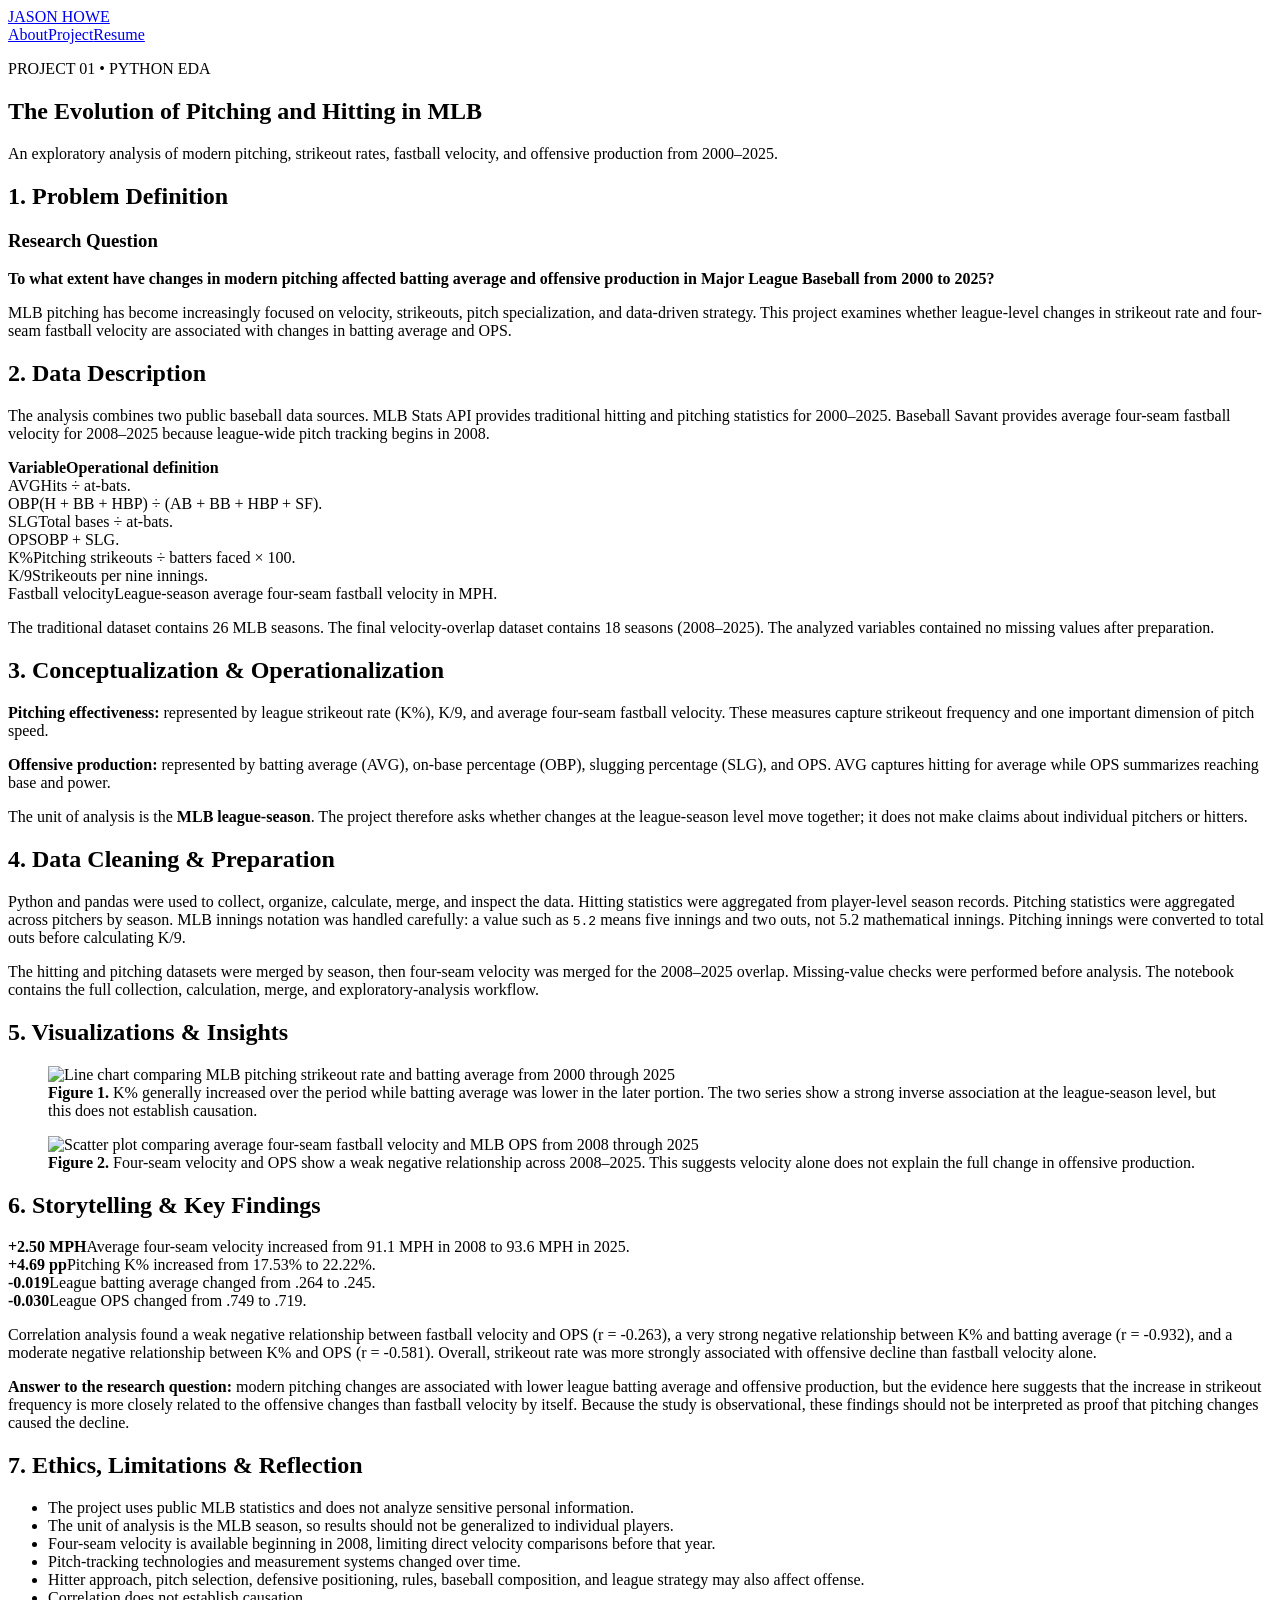
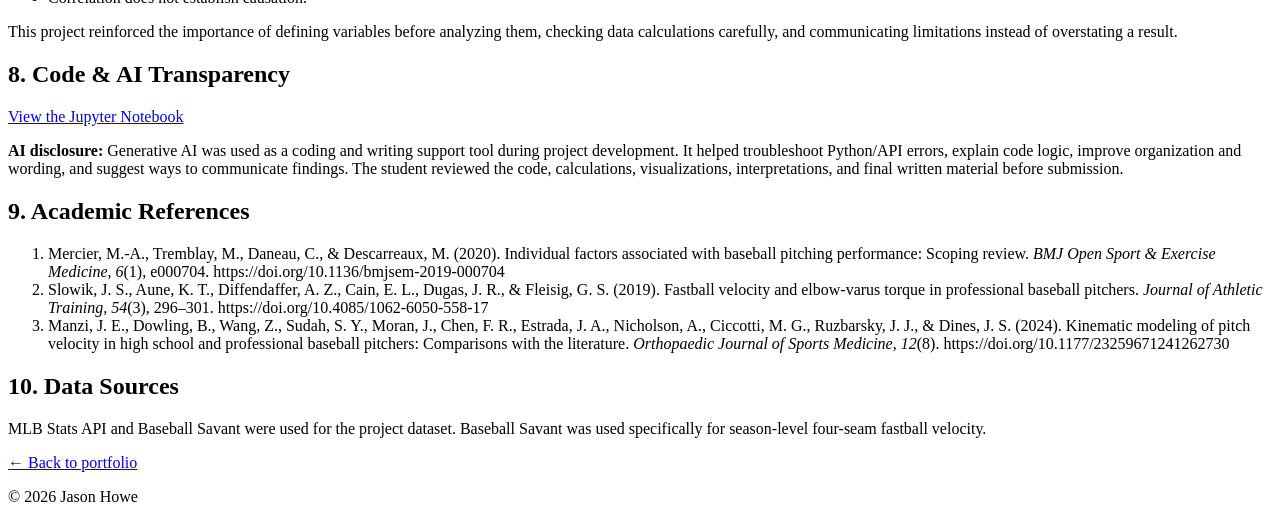
==== project.html @ 01fb124e "Add MLB EDA project page" ====
<!DOCTYPE html>
<html lang="en"><head><meta charset="UTF-8"><meta name="viewport" content="width=device-width,initial-scale=1.0"><title>The Evolution of Pitching and Hitting in MLB | Jason Howe</title><link rel="stylesheet" href="styles.css"></head>
<body><header><nav><a class="brand" href="index.html">JASON HOWE</a><div class="navlinks"><a href="index.html#about">About</a><a href="project.html">Project</a><a href="resume.html">Resume</a></div></nav></header>
<main class="project-page"><section class="hero compact"><p class="eyebrow">PROJECT 01 • PYTHON EDA</p><h1>The Evolution of Pitching and Hitting in MLB</h1><p class="lead">An exploratory analysis of modern pitching, strikeout rates, fastball velocity, and offensive production from 2000–2025.</p></section>
<section class="section"><h2>1. Problem Definition</h2><h3>Research Question</h3><p><strong>To what extent have changes in modern pitching affected batting average and offensive production in Major League Baseball from 2000 to 2025?</strong></p><p>MLB pitching has become increasingly focused on velocity, strikeouts, pitch specialization, and data-driven strategy. This project examines whether league-level changes in strikeout rate and four-seam fastball velocity are associated with changes in batting average and OPS.</p></section>
<section class="section"><h2>2. Data Description</h2><p>The analysis combines two public baseball data sources. MLB Stats API provides traditional hitting and pitching statistics for 2000–2025. Baseball Savant provides average four-seam fastball velocity for 2008–2025 because league-wide pitch tracking begins in 2008.</p><div class="table"><div><strong>Variable</strong><strong>Operational definition</strong></div><div><span>AVG</span><span>Hits ÷ at-bats.</span></div><div><span>OBP</span><span>(H + BB + HBP) ÷ (AB + BB + HBP + SF).</span></div><div><span>SLG</span><span>Total bases ÷ at-bats.</span></div><div><span>OPS</span><span>OBP + SLG.</span></div><div><span>K%</span><span>Pitching strikeouts ÷ batters faced × 100.</span></div><div><span>K/9</span><span>Strikeouts per nine innings.</span></div><div><span>Fastball velocity</span><span>League-season average four-seam fastball velocity in MPH.</span></div></div><p>The traditional dataset contains 26 MLB seasons. The final velocity-overlap dataset contains 18 seasons (2008–2025). The analyzed variables contained no missing values after preparation.</p></section>
<section class="section"><h2>3. Conceptualization & Operationalization</h2><p><strong>Pitching effectiveness:</strong> represented by league strikeout rate (K%), K/9, and average four-seam fastball velocity. These measures capture strikeout frequency and one important dimension of pitch speed.</p><p><strong>Offensive production:</strong> represented by batting average (AVG), on-base percentage (OBP), slugging percentage (SLG), and OPS. AVG captures hitting for average while OPS summarizes reaching base and power.</p><p>The unit of analysis is the <strong>MLB league-season</strong>. The project therefore asks whether changes at the league-season level move together; it does not make claims about individual pitchers or hitters.</p></section>
<section class="section"><h2>4. Data Cleaning & Preparation</h2><p>Python and pandas were used to collect, organize, calculate, merge, and inspect the data. Hitting statistics were aggregated from player-level season records. Pitching statistics were aggregated across pitchers by season. MLB innings notation was handled carefully: a value such as <code>5.2</code> means five innings and two outs, not 5.2 mathematical innings. Pitching innings were converted to total outs before calculating K/9.</p><p>The hitting and pitching datasets were merged by season, then four-seam velocity was merged for the 2008–2025 overlap. Missing-value checks were performed before analysis. The notebook contains the full collection, calculation, merge, and exploratory-analysis workflow.</p></section>
<section class="section"><h2>5. Visualizations & Insights</h2><figure><img src="k_percentage_vs_avg.svg" alt="Line chart comparing MLB pitching strikeout rate and batting average from 2000 through 2025"><figcaption><strong>Figure 1.</strong> K% generally increased over the period while batting average was lower in the later portion. The two series show a strong inverse association at the league-season level, but this does not establish causation.</figcaption></figure><figure><img src="velocity_vs_ops.svg" alt="Scatter plot comparing average four-seam fastball velocity and MLB OPS from 2008 through 2025"><figcaption><strong>Figure 2.</strong> Four-seam velocity and OPS show a weak negative relationship across 2008–2025. This suggests velocity alone does not explain the full change in offensive production.</figcaption></figure></section>
<section class="section"><h2>6. Storytelling & Key Findings</h2><div class="findings"><div><strong>+2.50 MPH</strong><span>Average four-seam velocity increased from 91.1 MPH in 2008 to 93.6 MPH in 2025.</span></div><div><strong>+4.69 pp</strong><span>Pitching K% increased from 17.53% to 22.22%.</span></div><div><strong>-0.019</strong><span>League batting average changed from .264 to .245.</span></div><div><strong>-0.030</strong><span>League OPS changed from .749 to .719.</span></div></div><p>Correlation analysis found a weak negative relationship between fastball velocity and OPS (r = -0.263), a very strong negative relationship between K% and batting average (r = -0.932), and a moderate negative relationship between K% and OPS (r = -0.581). Overall, strikeout rate was more strongly associated with offensive decline than fastball velocity alone.</p><p><strong>Answer to the research question:</strong> modern pitching changes are associated with lower league batting average and offensive production, but the evidence here suggests that the increase in strikeout frequency is more closely related to the offensive changes than fastball velocity by itself. Because the study is observational, these findings should not be interpreted as proof that pitching changes caused the decline.</p></section>
<section class="section"><h2>7. Ethics, Limitations & Reflection</h2><ul><li>The project uses public MLB statistics and does not analyze sensitive personal information.</li><li>The unit of analysis is the MLB season, so results should not be generalized to individual players.</li><li>Four-seam velocity is available beginning in 2008, limiting direct velocity comparisons before that year.</li><li>Pitch-tracking technologies and measurement systems changed over time.</li><li>Hitter approach, pitch selection, defensive positioning, rules, baseball composition, and league strategy may also affect offense.</li><li>Correlation does not establish causation.</li></ul><p>This project reinforced the importance of defining variables before analyzing them, checking data calculations carefully, and communicating limitations instead of overstating a result.</p></section>
<section class="section"><h2>8. Code & AI Transparency</h2><p><a class="button" href="finalmlbproject.ipynb">View the Jupyter Notebook</a></p><p><strong>AI disclosure:</strong> Generative AI was used as a coding and writing support tool during project development. It helped troubleshoot Python/API errors, explain code logic, improve organization and wording, and suggest ways to communicate findings. The student reviewed the code, calculations, visualizations, interpretations, and final written material before submission.</p></section>
<section class="section"><h2>9. Academic References</h2><ol><li>Mercier, M.-A., Tremblay, M., Daneau, C., & Descarreaux, M. (2020). Individual factors associated with baseball pitching performance: Scoping review. <em>BMJ Open Sport & Exercise Medicine, 6</em>(1), e000704. https://doi.org/10.1136/bmjsem-2019-000704</li><li>Slowik, J. S., Aune, K. T., Diffendaffer, A. Z., Cain, E. L., Dugas, J. R., & Fleisig, G. S. (2019). Fastball velocity and elbow-varus torque in professional baseball pitchers. <em>Journal of Athletic Training, 54</em>(3), 296–301. https://doi.org/10.4085/1062-6050-558-17</li><li>Manzi, J. E., Dowling, B., Wang, Z., Sudah, S. Y., Moran, J., Chen, F. R., Estrada, J. A., Nicholson, A., Ciccotti, M. G., Ruzbarsky, J. J., & Dines, J. S. (2024). Kinematic modeling of pitch velocity in high school and professional baseball pitchers: Comparisons with the literature. <em>Orthopaedic Journal of Sports Medicine, 12</em>(8). https://doi.org/10.1177/23259671241262730</li></ol></section>
<section class="section"><h2>10. Data Sources</h2><p>MLB Stats API and Baseball Savant were used for the project dataset. Baseball Savant was used specifically for season-level four-seam fastball velocity.</p><p><a class="textlink" href="index.html">← Back to portfolio</a></p></section></main><footer><p>© 2026 Jason Howe</p></footer></body></html>
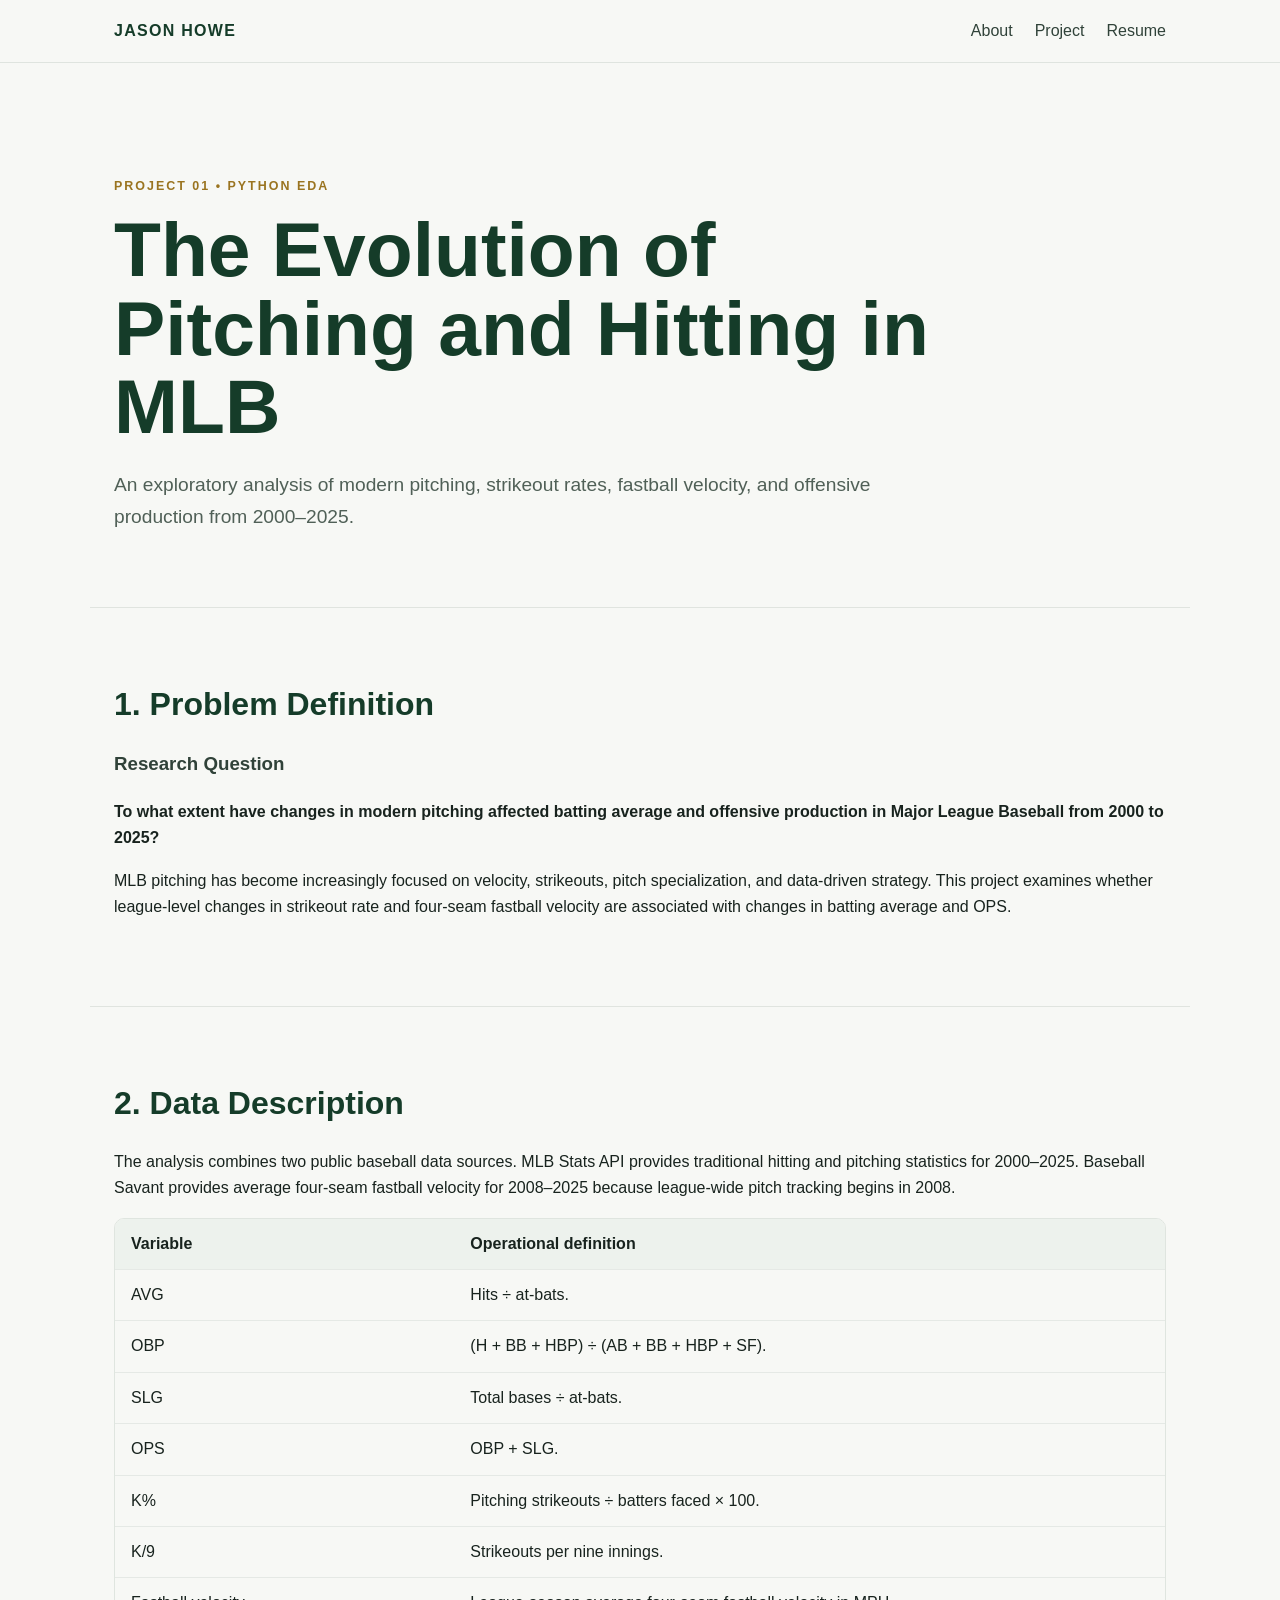
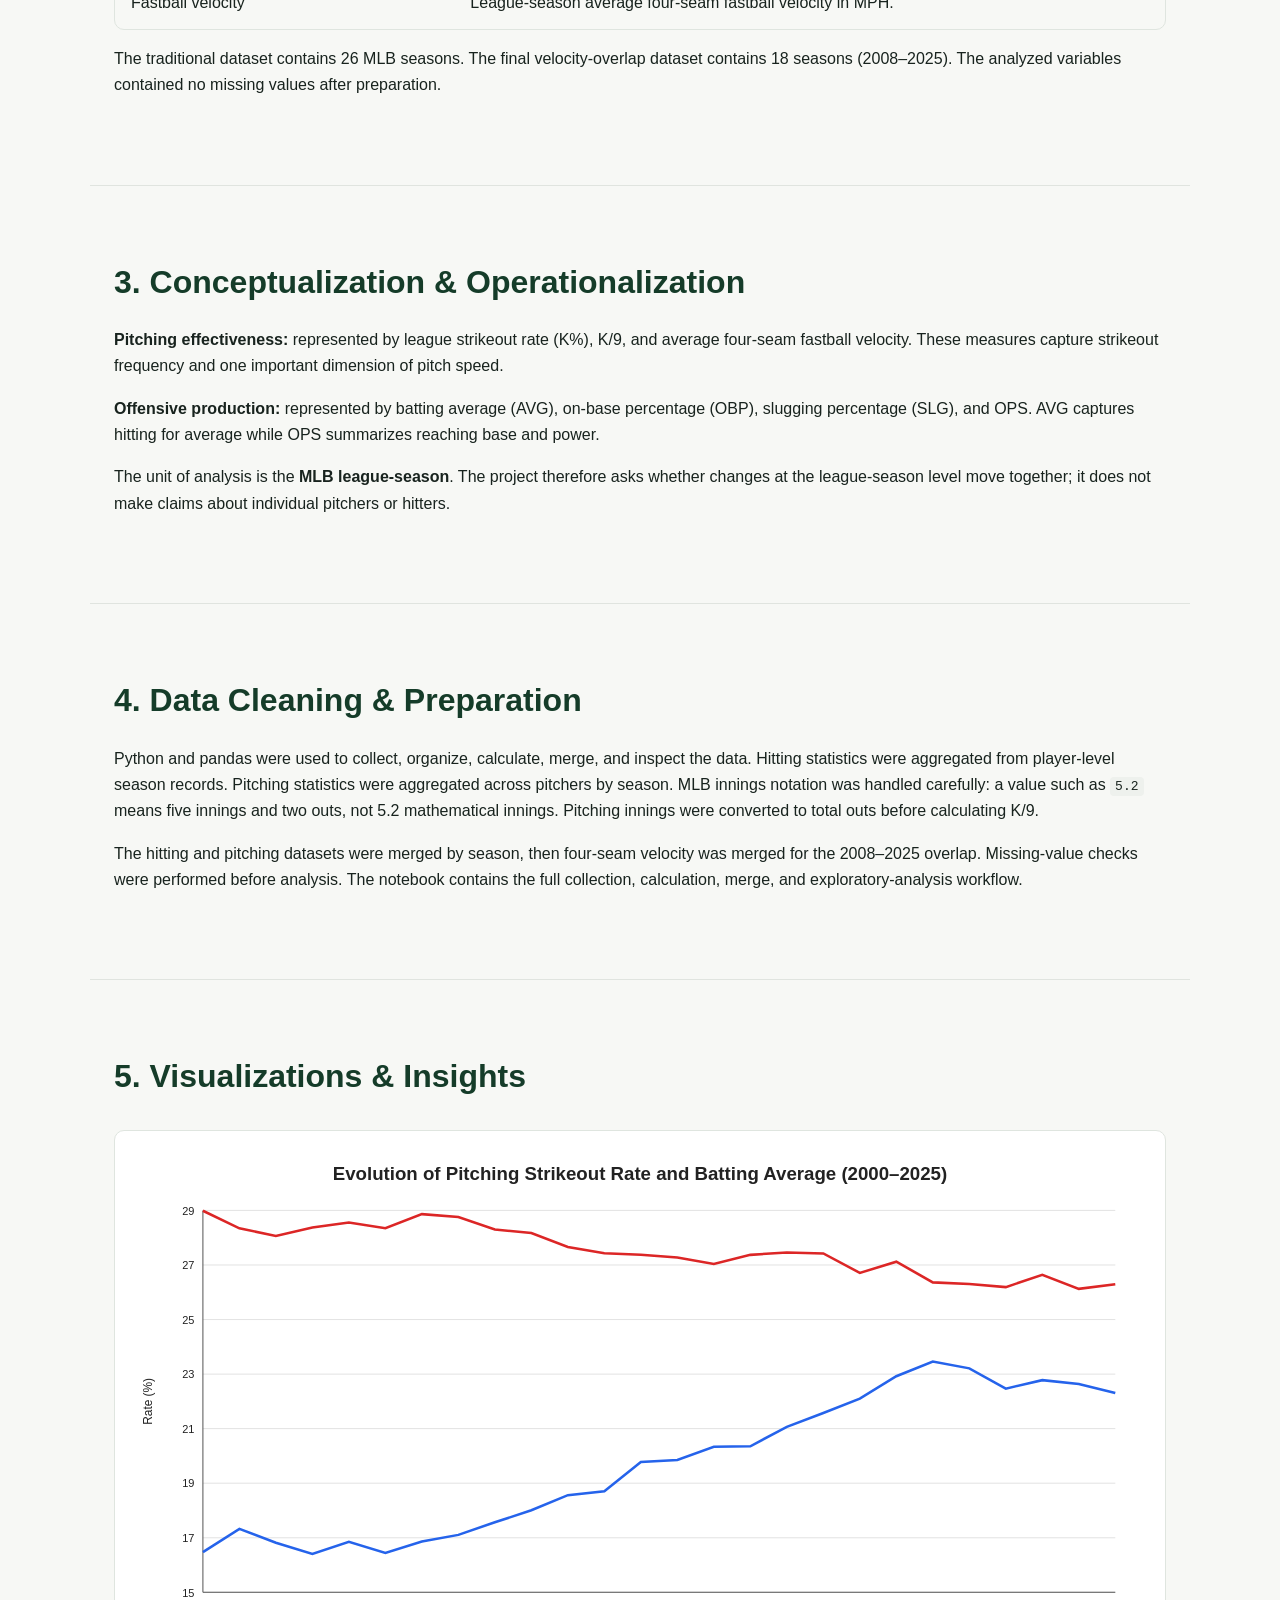
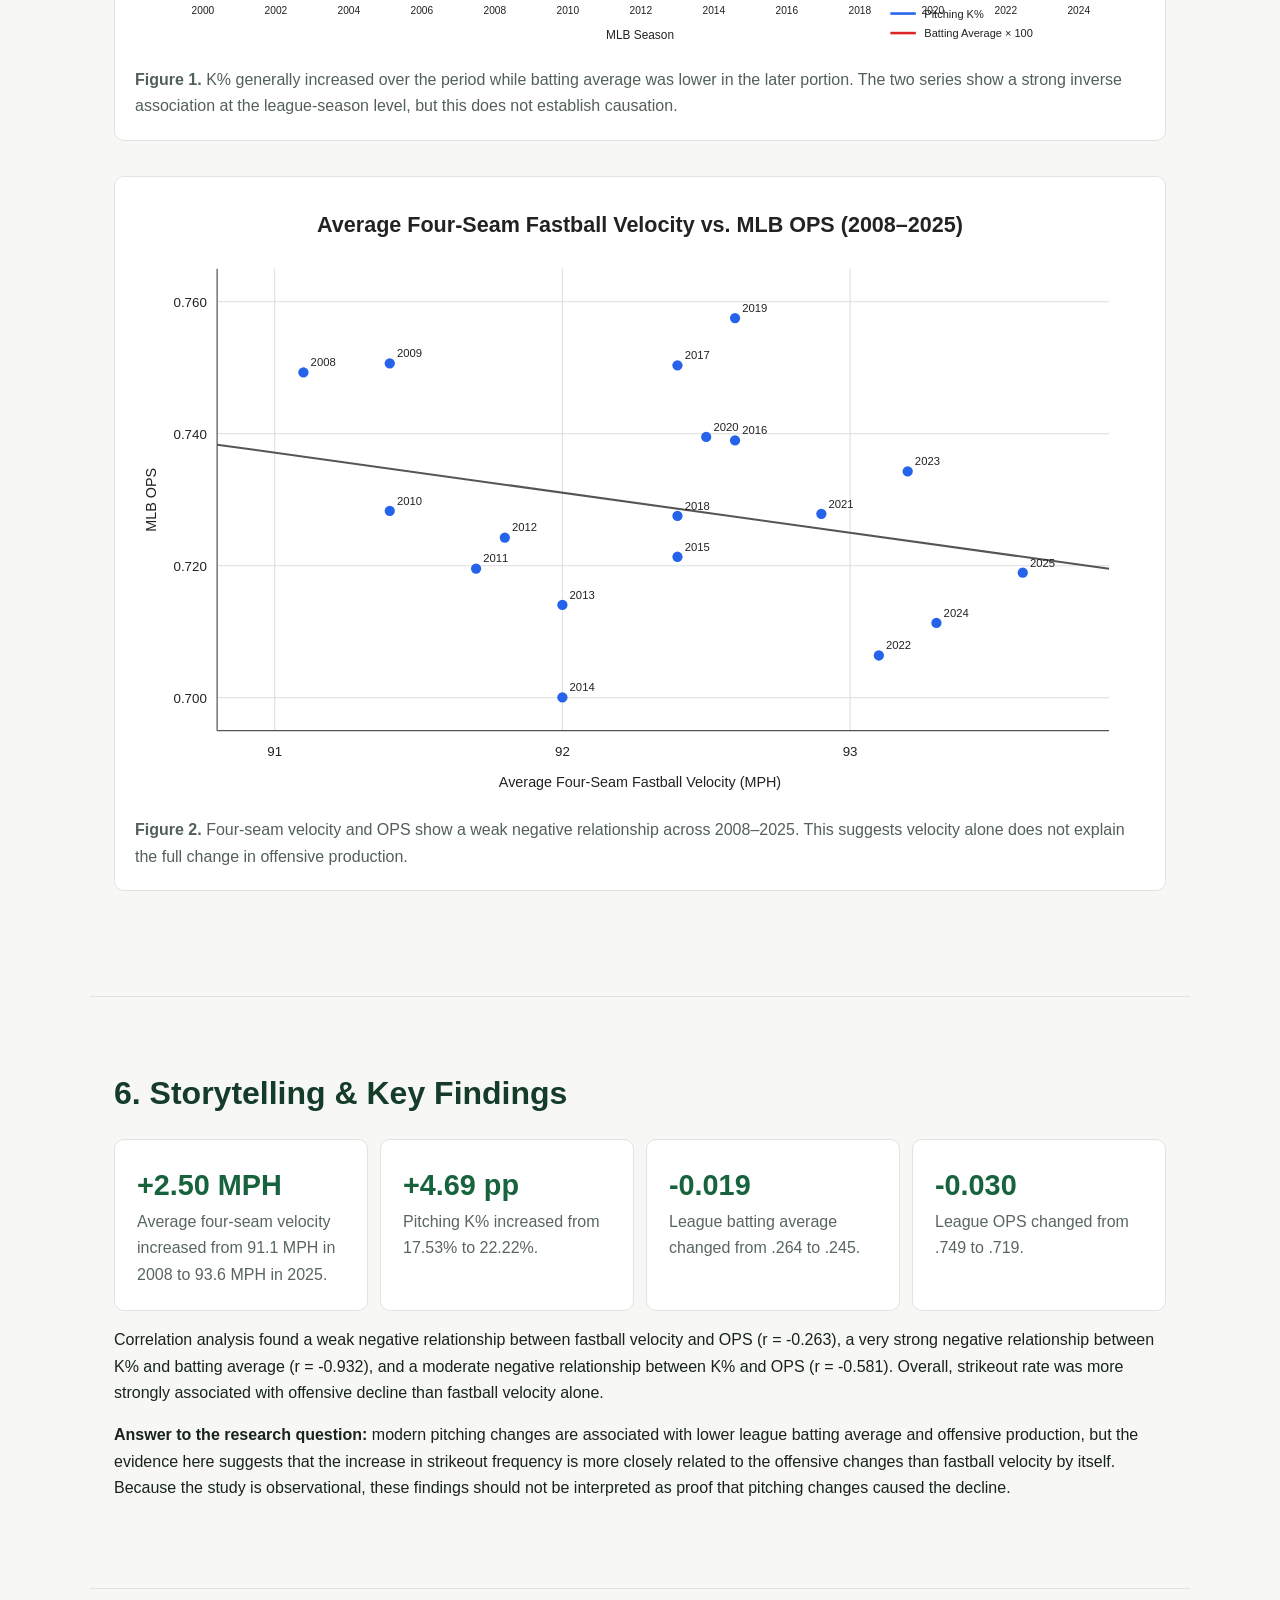
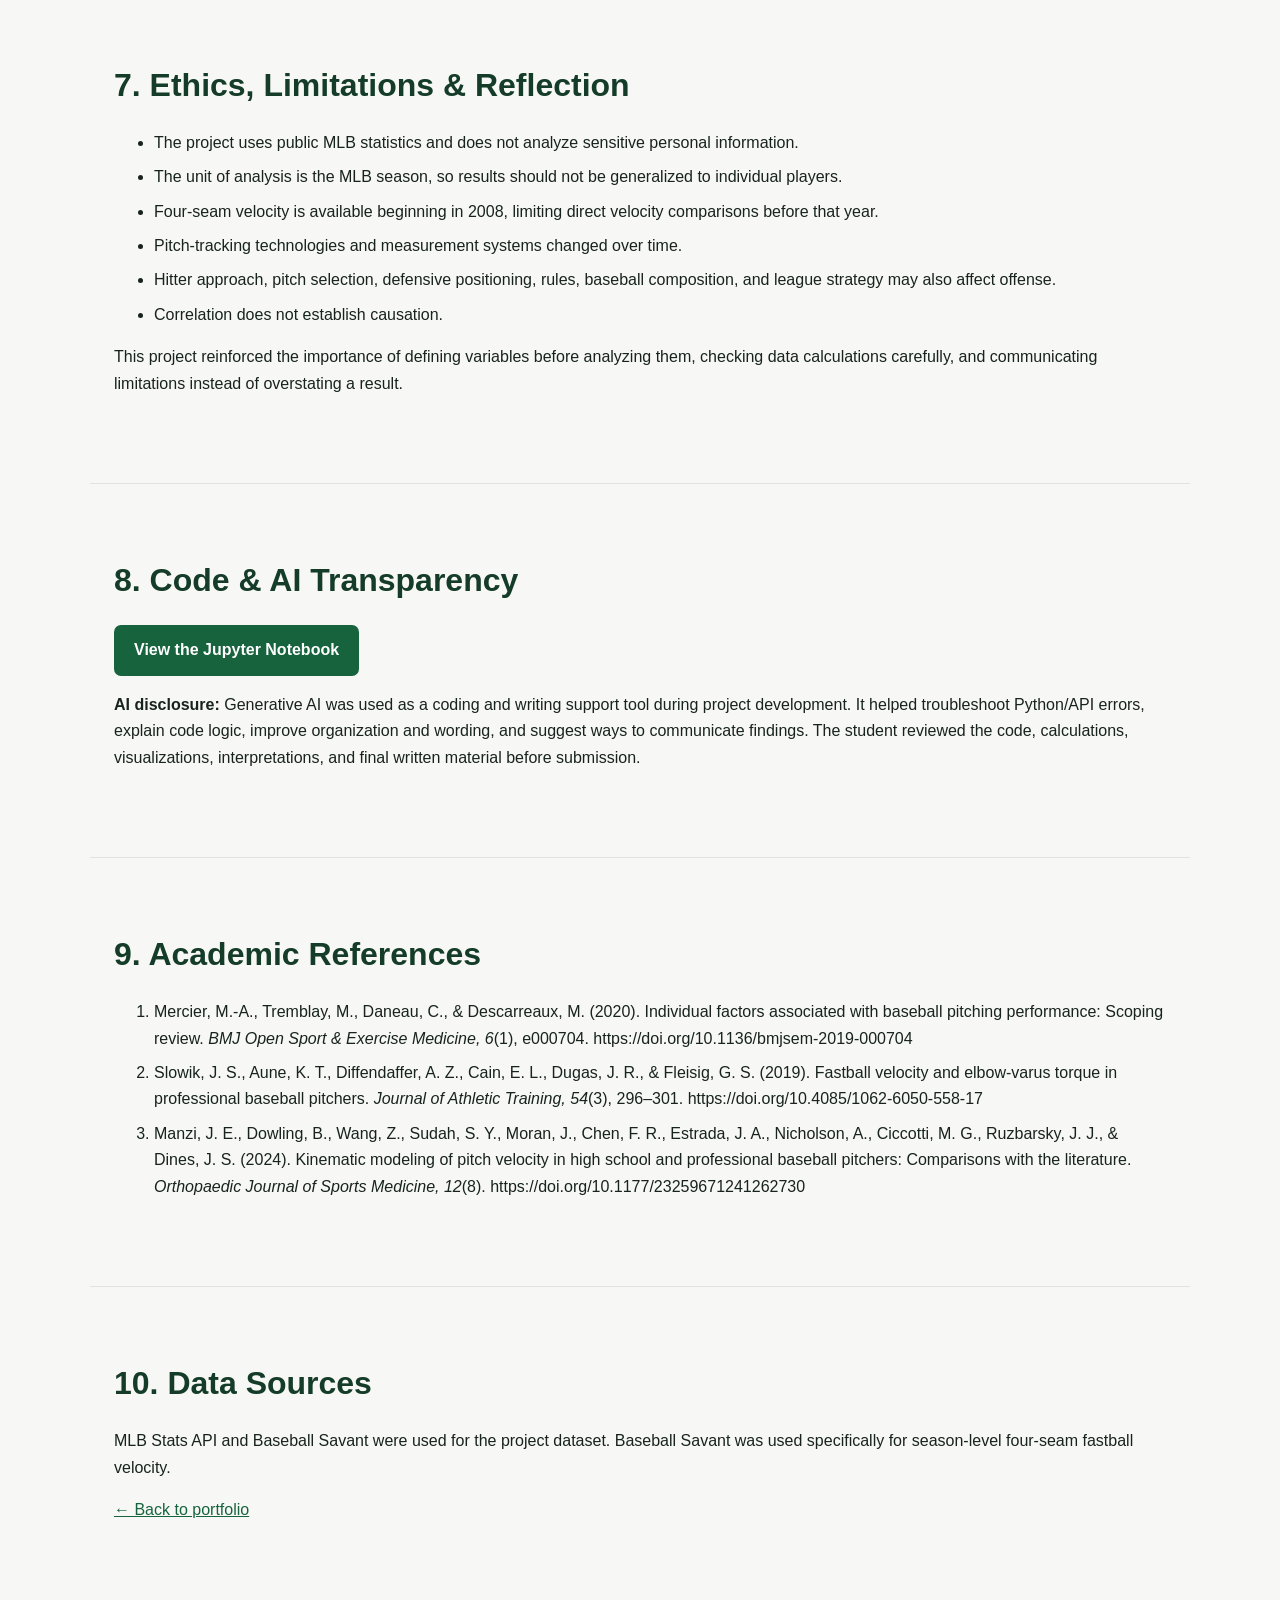
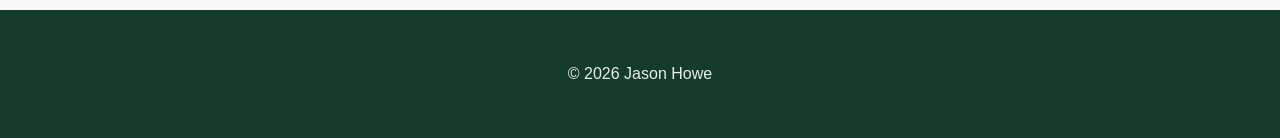
==== commit b03d444a: "Inline portfolio charts to fix rendering" ====
--- a/project.html
+++ b/project.html
@@ -1,14 +1,16 @@
 <!DOCTYPE html>
-<html lang="en"><head><meta charset="UTF-8"><meta name="viewport" content="width=device-width,initial-scale=1.0"><title>The Evolution of Pitching and Hitting in MLB | Jason Howe</title><link rel="stylesheet" href="styles.css"></head>
+<html lang="en"><head><meta charset="UTF-8"><meta name="viewport" content="width=device-width,initial-scale=1.0"><title>The Evolution of Pitching and Hitting in MLB | Jason Howe</title><link rel="stylesheet" href="styles.css"><style>.inline-chart{display:block;width:100%;height:auto;max-width:100%;background:#fff;border-radius:8px}</style></head>
 <body><header><nav><a class="brand" href="index.html">JASON HOWE</a><div class="navlinks"><a href="index.html#about">About</a><a href="project.html">Project</a><a href="resume.html">Resume</a></div></nav></header>
 <main class="project-page"><section class="hero compact"><p class="eyebrow">PROJECT 01 • PYTHON EDA</p><h1>The Evolution of Pitching and Hitting in MLB</h1><p class="lead">An exploratory analysis of modern pitching, strikeout rates, fastball velocity, and offensive production from 2000–2025.</p></section>
 <section class="section"><h2>1. Problem Definition</h2><h3>Research Question</h3><p><strong>To what extent have changes in modern pitching affected batting average and offensive production in Major League Baseball from 2000 to 2025?</strong></p><p>MLB pitching has become increasingly focused on velocity, strikeouts, pitch specialization, and data-driven strategy. This project examines whether league-level changes in strikeout rate and four-seam fastball velocity are associated with changes in batting average and OPS.</p></section>
 <section class="section"><h2>2. Data Description</h2><p>The analysis combines two public baseball data sources. MLB Stats API provides traditional hitting and pitching statistics for 2000–2025. Baseball Savant provides average four-seam fastball velocity for 2008–2025 because league-wide pitch tracking begins in 2008.</p><div class="table"><div><strong>Variable</strong><strong>Operational definition</strong></div><div><span>AVG</span><span>Hits ÷ at-bats.</span></div><div><span>OBP</span><span>(H + BB + HBP) ÷ (AB + BB + HBP + SF).</span></div><div><span>SLG</span><span>Total bases ÷ at-bats.</span></div><div><span>OPS</span><span>OBP + SLG.</span></div><div><span>K%</span><span>Pitching strikeouts ÷ batters faced × 100.</span></div><div><span>K/9</span><span>Strikeouts per nine innings.</span></div><div><span>Fastball velocity</span><span>League-season average four-seam fastball velocity in MPH.</span></div></div><p>The traditional dataset contains 26 MLB seasons. The final velocity-overlap dataset contains 18 seasons (2008–2025). The analyzed variables contained no missing values after preparation.</p></section>
-<section class="section"><h2>3. Conceptualization & Operationalization</h2><p><strong>Pitching effectiveness:</strong> represented by league strikeout rate (K%), K/9, and average four-seam fastball velocity. These measures capture strikeout frequency and one important dimension of pitch speed.</p><p><strong>Offensive production:</strong> represented by batting average (AVG), on-base percentage (OBP), slugging percentage (SLG), and OPS. AVG captures hitting for average while OPS summarizes reaching base and power.</p><p>The unit of analysis is the <strong>MLB league-season</strong>. The project therefore asks whether changes at the league-season level move together; it does not make claims about individual pitchers or hitters.</p></section>
-<section class="section"><h2>4. Data Cleaning & Preparation</h2><p>Python and pandas were used to collect, organize, calculate, merge, and inspect the data. Hitting statistics were aggregated from player-level season records. Pitching statistics were aggregated across pitchers by season. MLB innings notation was handled carefully: a value such as <code>5.2</code> means five innings and two outs, not 5.2 mathematical innings. Pitching innings were converted to total outs before calculating K/9.</p><p>The hitting and pitching datasets were merged by season, then four-seam velocity was merged for the 2008–2025 overlap. Missing-value checks were performed before analysis. The notebook contains the full collection, calculation, merge, and exploratory-analysis workflow.</p></section>
-<section class="section"><h2>5. Visualizations & Insights</h2><figure><img src="k_percentage_vs_avg.svg" alt="Line chart comparing MLB pitching strikeout rate and batting average from 2000 through 2025"><figcaption><strong>Figure 1.</strong> K% generally increased over the period while batting average was lower in the later portion. The two series show a strong inverse association at the league-season level, but this does not establish causation.</figcaption></figure><figure><img src="velocity_vs_ops.svg" alt="Scatter plot comparing average four-seam fastball velocity and MLB OPS from 2008 through 2025"><figcaption><strong>Figure 2.</strong> Four-seam velocity and OPS show a weak negative relationship across 2008–2025. This suggests velocity alone does not explain the full change in offensive production.</figcaption></figure></section>
-<section class="section"><h2>6. Storytelling & Key Findings</h2><div class="findings"><div><strong>+2.50 MPH</strong><span>Average four-seam velocity increased from 91.1 MPH in 2008 to 93.6 MPH in 2025.</span></div><div><strong>+4.69 pp</strong><span>Pitching K% increased from 17.53% to 22.22%.</span></div><div><strong>-0.019</strong><span>League batting average changed from .264 to .245.</span></div><div><strong>-0.030</strong><span>League OPS changed from .749 to .719.</span></div></div><p>Correlation analysis found a weak negative relationship between fastball velocity and OPS (r = -0.263), a very strong negative relationship between K% and batting average (r = -0.932), and a moderate negative relationship between K% and OPS (r = -0.581). Overall, strikeout rate was more strongly associated with offensive decline than fastball velocity alone.</p><p><strong>Answer to the research question:</strong> modern pitching changes are associated with lower league batting average and offensive production, but the evidence here suggests that the increase in strikeout frequency is more closely related to the offensive changes than fastball velocity by itself. Because the study is observational, these findings should not be interpreted as proof that pitching changes caused the decline.</p></section>
-<section class="section"><h2>7. Ethics, Limitations & Reflection</h2><ul><li>The project uses public MLB statistics and does not analyze sensitive personal information.</li><li>The unit of analysis is the MLB season, so results should not be generalized to individual players.</li><li>Four-seam velocity is available beginning in 2008, limiting direct velocity comparisons before that year.</li><li>Pitch-tracking technologies and measurement systems changed over time.</li><li>Hitter approach, pitch selection, defensive positioning, rules, baseball composition, and league strategy may also affect offense.</li><li>Correlation does not establish causation.</li></ul><p>This project reinforced the importance of defining variables before analyzing them, checking data calculations carefully, and communicating limitations instead of overstating a result.</p></section>
-<section class="section"><h2>8. Code & AI Transparency</h2><p><a class="button" href="finalmlbproject.ipynb">View the Jupyter Notebook</a></p><p><strong>AI disclosure:</strong> Generative AI was used as a coding and writing support tool during project development. It helped troubleshoot Python/API errors, explain code logic, improve organization and wording, and suggest ways to communicate findings. The student reviewed the code, calculations, visualizations, interpretations, and final written material before submission.</p></section>
-<section class="section"><h2>9. Academic References</h2><ol><li>Mercier, M.-A., Tremblay, M., Daneau, C., & Descarreaux, M. (2020). Individual factors associated with baseball pitching performance: Scoping review. <em>BMJ Open Sport & Exercise Medicine, 6</em>(1), e000704. https://doi.org/10.1136/bmjsem-2019-000704</li><li>Slowik, J. S., Aune, K. T., Diffendaffer, A. Z., Cain, E. L., Dugas, J. R., & Fleisig, G. S. (2019). Fastball velocity and elbow-varus torque in professional baseball pitchers. <em>Journal of Athletic Training, 54</em>(3), 296–301. https://doi.org/10.4085/1062-6050-558-17</li><li>Manzi, J. E., Dowling, B., Wang, Z., Sudah, S. Y., Moran, J., Chen, F. R., Estrada, J. A., Nicholson, A., Ciccotti, M. G., Ruzbarsky, J. J., & Dines, J. S. (2024). Kinematic modeling of pitch velocity in high school and professional baseball pitchers: Comparisons with the literature. <em>Orthopaedic Journal of Sports Medicine, 12</em>(8). https://doi.org/10.1177/23259671241262730</li></ol></section>
-<section class="section"><h2>10. Data Sources</h2><p>MLB Stats API and Baseball Savant were used for the project dataset. Baseball Savant was used specifically for season-level four-seam fastball velocity.</p><p><a class="textlink" href="index.html">← Back to portfolio</a></p></section></main><footer><p>© 2026 Jason Howe</p></footer></body></html>
+<section class="section"><h2>3. Conceptualization &amp; Operationalization</h2><p><strong>Pitching effectiveness:</strong> represented by league strikeout rate (K%), K/9, and average four-seam fastball velocity. These measures capture strikeout frequency and one important dimension of pitch speed.</p><p><strong>Offensive production:</strong> represented by batting average (AVG), on-base percentage (OBP), slugging percentage (SLG), and OPS. AVG captures hitting for average while OPS summarizes reaching base and power.</p><p>The unit of analysis is the <strong>MLB league-season</strong>. The project therefore asks whether changes at the league-season level move together; it does not make claims about individual pitchers or hitters.</p></section>
+<section class="section"><h2>4. Data Cleaning &amp; Preparation</h2><p>Python and pandas were used to collect, organize, calculate, merge, and inspect the data. Hitting statistics were aggregated from player-level season records. Pitching statistics were aggregated across pitchers by season. MLB innings notation was handled carefully: a value such as <code>5.2</code> means five innings and two outs, not 5.2 mathematical innings. Pitching innings were converted to total outs before calculating K/9.</p><p>The hitting and pitching datasets were merged by season, then four-seam velocity was merged for the 2008–2025 overlap. Missing-value checks were performed before analysis. The notebook contains the full collection, calculation, merge, and exploratory-analysis workflow.</p></section>
+<section class="section"><h2>5. Visualizations &amp; Insights</h2>
+<figure><svg class="inline-chart" xmlns="http://www.w3.org/2000/svg" viewBox="0 0 1190 590" role="img" aria-label="Line chart comparing MLB pitching strikeout rate and batting average from 2000 through 2025"><rect width="100%" height="100%" fill="white"/><style>text{font-family:Arial,sans-serif;fill:#222}.grid{stroke:#ddd;stroke-width:1}.axis{stroke:#555;stroke-width:1.2}</style><text x="595" y="34" text-anchor="middle" font-size="22" font-weight="700">Evolution of Pitching Strikeout Rate and Batting Average (2000–2025)</text><line class="grid" x1="80" y1="520" x2="1155" y2="520"/><text x="70" y="525" text-anchor="end" font-size="13">15</text><line class="grid" x1="80" y1="455.7" x2="1155" y2="455.7"/><text x="70" y="460.7" text-anchor="end" font-size="13">17</text><line class="grid" x1="80" y1="391.4" x2="1155" y2="391.4"/><text x="70" y="396.4" text-anchor="end" font-size="13">19</text><line class="grid" x1="80" y1="327.1" x2="1155" y2="327.1"/><text x="70" y="332.1" text-anchor="end" font-size="13">21</text><line class="grid" x1="80" y1="262.9" x2="1155" y2="262.9"/><text x="70" y="267.9" text-anchor="end" font-size="13">23</text><line class="grid" x1="80" y1="198.6" x2="1155" y2="198.6"/><text x="70" y="203.6" text-anchor="end" font-size="13">25</text><line class="grid" x1="80" y1="134.3" x2="1155" y2="134.3"/><text x="70" y="139.3" text-anchor="end" font-size="13">27</text><line class="grid" x1="80" y1="70" x2="1155" y2="70"/><text x="70" y="75" text-anchor="end" font-size="13">29</text><line class="axis" x1="80" y1="70" x2="80" y2="520"/><line class="axis" x1="80" y1="520" x2="1155" y2="520"/><polyline points="80,472.6 123,445.2 166,461.5 209,474.8 252,460.5 295,473.5 338,460.1 381,452.3 424,437.5 467,423.3 510,405.5 553,400.9 596,366.4 639,364 682,348.5 725,347.9 768,325 811,308.7 854,291.8 897,265.4 940,248.1 983,256.1 1026,280 1069,270 1112,274.4 1155,285.1" fill="none" stroke="#2563eb" stroke-width="3"/><polyline points="80,70.4 123,91.1 166,100.1 209,90.2 252,84.3 295,90.9 338,74.4 381,77.8 424,92.5 467,96.7 510,113.1 553,120.5 596,122.2 639,125.6 682,133 725,122.4 768,119.5 811,120.7 854,143.7 897,130.4 940,154.8 983,156.8 1026,160.4 1069,145.8 1112,162.4 1155,156.9" fill="none" stroke="#dc2626" stroke-width="3"/><text x="80" y="545" text-anchor="middle" font-size="12">2000</text><text x="166" y="545" text-anchor="middle" font-size="12">2002</text><text x="252" y="545" text-anchor="middle" font-size="12">2004</text><text x="338" y="545" text-anchor="middle" font-size="12">2006</text><text x="424" y="545" text-anchor="middle" font-size="12">2008</text><text x="510" y="545" text-anchor="middle" font-size="12">2010</text><text x="596" y="545" text-anchor="middle" font-size="12">2012</text><text x="682" y="545" text-anchor="middle" font-size="12">2014</text><text x="768" y="545" text-anchor="middle" font-size="12">2016</text><text x="854" y="545" text-anchor="middle" font-size="12">2018</text><text x="940" y="545" text-anchor="middle" font-size="12">2020</text><text x="1026" y="545" text-anchor="middle" font-size="12">2022</text><text x="1112" y="545" text-anchor="middle" font-size="12">2024</text><text x="20" y="295" transform="rotate(-90 20 295)" text-anchor="middle" font-size="14">Rate (%)</text><text x="595" y="575" text-anchor="middle" font-size="14">MLB Season</text><line x1="890" y1="545" x2="920" y2="545" stroke="#2563eb" stroke-width="3"/><text x="930" y="550" font-size="13">Pitching K%</text><line x1="890" y1="568" x2="920" y2="568" stroke="#dc2626" stroke-width="3"/><text x="930" y="573" font-size="13">Batting Average × 100</text></svg><figcaption><strong>Figure 1.</strong> K% generally increased over the period while batting average was lower in the later portion. The two series show a strong inverse association at the league-season level, but this does not establish causation.</figcaption></figure>
+<figure><svg class="inline-chart" xmlns="http://www.w3.org/2000/svg" viewBox="0 0 984 590" role="img" aria-label="Scatter plot comparing average four-seam fastball velocity and MLB OPS from 2008 through 2025"><rect width="100%" height="100%" fill="white"/><style>text{font-family:Arial,sans-serif;fill:#222}.grid{stroke:#ddd;stroke-width:1}.axis{stroke:#555;stroke-width:1.2}</style><text x="492" y="34" text-anchor="middle" font-size="21" font-weight="700">Average Four-Seam Fastball Velocity vs. MLB OPS (2008–2025)</text><line class="grid" x1="80" y1="487.9" x2="949" y2="487.9"/><text x="70" y="492.9" text-anchor="end" font-size="13">0.700</text><line class="grid" x1="80" y1="359.3" x2="949" y2="359.3"/><text x="70" y="364.3" text-anchor="end" font-size="13">0.720</text><line class="grid" x1="80" y1="230.7" x2="949" y2="230.7"/><text x="70" y="235.7" text-anchor="end" font-size="13">0.740</text><line class="grid" x1="80" y1="102.1" x2="949" y2="102.1"/><text x="70" y="107.1" text-anchor="end" font-size="13">0.760</text><line class="grid" x1="136.1" y1="70" x2="136.1" y2="520"/><text x="136.1" y="545" text-anchor="middle" font-size="13">91</text><line class="grid" x1="416.4" y1="70" x2="416.4" y2="520"/><text x="416.4" y="545" text-anchor="middle" font-size="13">92</text><line class="grid" x1="696.7" y1="70" x2="696.7" y2="520"/><text x="696.7" y="545" text-anchor="middle" font-size="13">93</text><line class="axis" x1="80" y1="70" x2="80" y2="520"/><line class="axis" x1="80" y1="520" x2="949" y2="520"/><line x1="80" y1="241.3" x2="949" y2="362.2" stroke="#555" stroke-width="2"/><circle cx="164.1" cy="170.9" r="5" fill="#2563eb"/><text x="171.1" y="164.9" font-size="11">2008</text><circle cx="248.2" cy="162" r="5" fill="#2563eb"/><text x="255.2" y="156" font-size="11">2009</text><circle cx="248.2" cy="305.8" r="5" fill="#2563eb"/><text x="255.2" y="299.8" font-size="11">2010</text><circle cx="332.3" cy="362" r="5" fill="#2563eb"/><text x="339.3" y="356" font-size="11">2011</text><circle cx="360.3" cy="331.8" r="5" fill="#2563eb"/><text x="367.3" y="325.8" font-size="11">2012</text><circle cx="416.4" cy="397.4" r="5" fill="#2563eb"/><text x="423.4" y="391.4" font-size="11">2013</text><circle cx="416.4" cy="487.5" r="5" fill="#2563eb"/><text x="423.4" y="481.5" font-size="11">2014</text><circle cx="528.5" cy="350.5" r="5" fill="#2563eb"/><text x="535.5" y="344.5" font-size="11">2015</text><circle cx="584.6" cy="237.2" r="5" fill="#2563eb"/><text x="591.6" y="231.2" font-size="11">2016</text><circle cx="528.5" cy="164" r="5" fill="#2563eb"/><text x="535.5" y="158" font-size="11">2017</text><circle cx="528.5" cy="310.7" r="5" fill="#2563eb"/><text x="535.5" y="304.7" font-size="11">2018</text><circle cx="584.6" cy="117.9" r="5" fill="#2563eb"/><text x="591.6" y="111.9" font-size="11">2019</text><circle cx="556.5" cy="233.8" r="5" fill="#2563eb"/><text x="563.5" y="227.8" font-size="11">2020</text><circle cx="668.7" cy="308.7" r="5" fill="#2563eb"/><text x="675.7" y="302.7" font-size="11">2021</text><circle cx="724.7" cy="446.7" r="5" fill="#2563eb"/><text x="731.7" y="440.7" font-size="11">2022</text><circle cx="752.8" cy="267.4" r="5" fill="#2563eb"/><text x="759.8" y="261.4" font-size="11">2023</text><circle cx="780.8" cy="415" r="5" fill="#2563eb"/><text x="787.8" y="409" font-size="11">2024</text><circle cx="864.9" cy="366" r="5" fill="#2563eb"/><text x="871.9" y="360" font-size="11">2025</text><text x="20" y="295" transform="rotate(-90 20 295)" text-anchor="middle" font-size="14">MLB OPS</text><text x="492" y="575" text-anchor="middle" font-size="14">Average Four-Seam Fastball Velocity (MPH)</text></svg><figcaption><strong>Figure 2.</strong> Four-seam velocity and OPS show a weak negative relationship across 2008–2025. This suggests velocity alone does not explain the full change in offensive production.</figcaption></figure></section>
+<section class="section"><h2>6. Storytelling &amp; Key Findings</h2><div class="findings"><div><strong>+2.50 MPH</strong><span>Average four-seam velocity increased from 91.1 MPH in 2008 to 93.6 MPH in 2025.</span></div><div><strong>+4.69 pp</strong><span>Pitching K% increased from 17.53% to 22.22%.</span></div><div><strong>-0.019</strong><span>League batting average changed from .264 to .245.</span></div><div><strong>-0.030</strong><span>League OPS changed from .749 to .719.</span></div></div><p>Correlation analysis found a weak negative relationship between fastball velocity and OPS (r = -0.263), a very strong negative relationship between K% and batting average (r = -0.932), and a moderate negative relationship between K% and OPS (r = -0.581). Overall, strikeout rate was more strongly associated with offensive decline than fastball velocity alone.</p><p><strong>Answer to the research question:</strong> modern pitching changes are associated with lower league batting average and offensive production, but the evidence here suggests that the increase in strikeout frequency is more closely related to the offensive changes than fastball velocity by itself. Because the study is observational, these findings should not be interpreted as proof that pitching changes caused the decline.</p></section>
+<section class="section"><h2>7. Ethics, Limitations &amp; Reflection</h2><ul><li>The project uses public MLB statistics and does not analyze sensitive personal information.</li><li>The unit of analysis is the MLB season, so results should not be generalized to individual players.</li><li>Four-seam velocity is available beginning in 2008, limiting direct velocity comparisons before that year.</li><li>Pitch-tracking technologies and measurement systems changed over time.</li><li>Hitter approach, pitch selection, defensive positioning, rules, baseball composition, and league strategy may also affect offense.</li><li>Correlation does not establish causation.</li></ul><p>This project reinforced the importance of defining variables before analyzing them, checking data calculations carefully, and communicating limitations instead of overstating a result.</p></section>
+<section class="section"><h2>8. Code &amp; AI Transparency</h2><p><a class="button" href="finalmlbproject.ipynb">View the Jupyter Notebook</a></p><p><strong>AI disclosure:</strong> Generative AI was used as a coding and writing support tool during project development. It helped troubleshoot Python/API errors, explain code logic, improve organization and wording, and suggest ways to communicate findings. The student reviewed the code, calculations, visualizations, interpretations, and final written material before submission.</p></section>
+<section class="section"><h2>9. Academic References</h2><ol><li>Mercier, M.-A., Tremblay, M., Daneau, C., &amp; Descarreaux, M. (2020). Individual factors associated with baseball pitching performance: Scoping review. <em>BMJ Open Sport &amp; Exercise Medicine, 6</em>(1), e000704. https://doi.org/10.1136/bmjsem-2019-000704</li><li>Slowik, J. S., Aune, K. T., Diffendaffer, A. Z., Cain, E. L., Dugas, J. R., &amp; Fleisig, G. S. (2019). Fastball velocity and elbow-varus torque in professional baseball pitchers. <em>Journal of Athletic Training, 54</em>(3), 296–301. https://doi.org/10.4085/1062-6050-558-17</li><li>Manzi, J. E., Dowling, B., Wang, Z., Sudah, S. Y., Moran, J., Chen, F. R., Estrada, J. A., Nicholson, A., Ciccotti, M. G., Ruzbarsky, J. J., &amp; Dines, J. S. (2024). Kinematic modeling of pitch velocity in high school and professional baseball pitchers: Comparisons with the literature. <em>Orthopaedic Journal of Sports Medicine, 12</em>(8). https://doi.org/10.1177/23259671241262730</li></ol></section>
+<section class="section"><h2>10. Data Sources</h2><p>MLB Stats API and Baseball Savant were used for the project dataset. Baseball Savant was used specifically for season-level four-seam fastball velocity.</p><p><a class="textlink" href="index.html">← Back to portfolio</a></p></section></main><footer><p>© 2026 Jason Howe</p></footer></body></html>
--- a/styles.css
+++ b/styles.css
@@ -0,0 +1 @@
+*{box-sizing:border-box}body{margin:0;font-family:Inter,Arial,sans-serif;line-height:1.65;color:#18231e;background:#f7f8f5}header{position:sticky;top:0;background:rgba(247,248,245,.96);border-bottom:1px solid #dfe4df;z-index:10}nav{max-width:1100px;margin:auto;padding:18px 24px;display:flex;justify-content:space-between;align-items:center}.brand{font-weight:800;letter-spacing:.08em;color:#153c29;text-decoration:none}.navlinks{display:flex;gap:22px}.navlinks a{color:#304239;text-decoration:none}.navlinks a:hover,.textlink{color:#17633d}.hero{max-width:1100px;margin:auto;padding:100px 24px 80px}.hero.compact{padding-bottom:55px}.eyebrow{font-size:.78rem;font-weight:800;letter-spacing:.16em;color:#9a7420}.hero h1{font-size:clamp(2.5rem,6vw,5rem);line-height:1.02;max-width:900px;margin:14px 0 24px;color:#153c29}.lead{font-size:1.2rem;max-width:760px;color:#506057}.buttons{display:flex;gap:14px;flex-wrap:wrap;margin-top:30px}.button{display:inline-block;background:#17633d;color:white;padding:12px 20px;border-radius:7px;text-decoration:none;font-weight:700}.button.secondary{background:#e7ece8;color:#153c29}.section{max-width:1100px;margin:auto;padding:70px 24px;border-top:1px solid #e0e4df}.section h2{font-size:2rem;line-height:1.15;color:#153c29;margin-top:8px}.section h3{color:#304239}.feature{display:grid;grid-template-columns:1.5fr 1fr;gap:35px;background:#edf2ed;max-width:none;padding-left:max(24px,calc((100% - 1100px)/2 + 24px));padding-right:max(24px,calc((100% - 1100px)/2 + 24px))}.statgrid{display:grid;grid-template-columns:1fr 1fr;gap:12px}.statgrid div,.findings div,.card{background:white;border:1px solid #dfe5df;border-radius:10px;padding:22px}.statgrid strong,.findings strong{display:block;font-size:1.8rem;color:#17633d}.statgrid span,.findings span{display:block;color:#59665e}.cards{display:grid;grid-template-columns:1fr 1fr;gap:16px}.card{display:block;text-decoration:none;color:inherit}.card:hover{border-color:#9a7420}.table{border:1px solid #dfe5df;border-radius:10px;overflow:hidden}.table>div{display:grid;grid-template-columns:1fr 2fr;padding:12px 16px;border-bottom:1px solid #e5e9e5}.table>div:last-child{border-bottom:0}.table>div:first-child{background:#edf2ed}.findings{display:grid;grid-template-columns:repeat(4,1fr);gap:12px}figure{margin:35px 0;padding:20px;background:white;border:1px solid #dfe5df;border-radius:10px}figure img{width:100%;height:auto;display:block}figcaption{padding-top:15px;color:#526057}code{background:#eef1ed;padding:2px 5px;border-radius:4px}li{margin-bottom:8px}.resume-page{max-width:900px}.resume-header{text-align:center;padding:40px 0}.resume-header h1{color:#153c29;font-size:2.6rem;margin-bottom:4px}.resume-page section{padding:24px 0;border-top:1px solid #e0e4df}.resume-page h2{color:#153c29;text-transform:uppercase;letter-spacing:.08em}.back-link{display:inline-block;margin-top:30px;color:#17633d}footer{text-align:center;padding:35px 24px;background:#153c29;color:#e8eee9}@media(max-width:760px){.navlinks{gap:10px;font-size:.9rem}.hero{padding-top:65px}.feature{grid-template-columns:1fr}.cards,.findings{grid-template-columns:1fr}.table>div{grid-template-columns:1fr}.statgrid{margin-top:10px}}
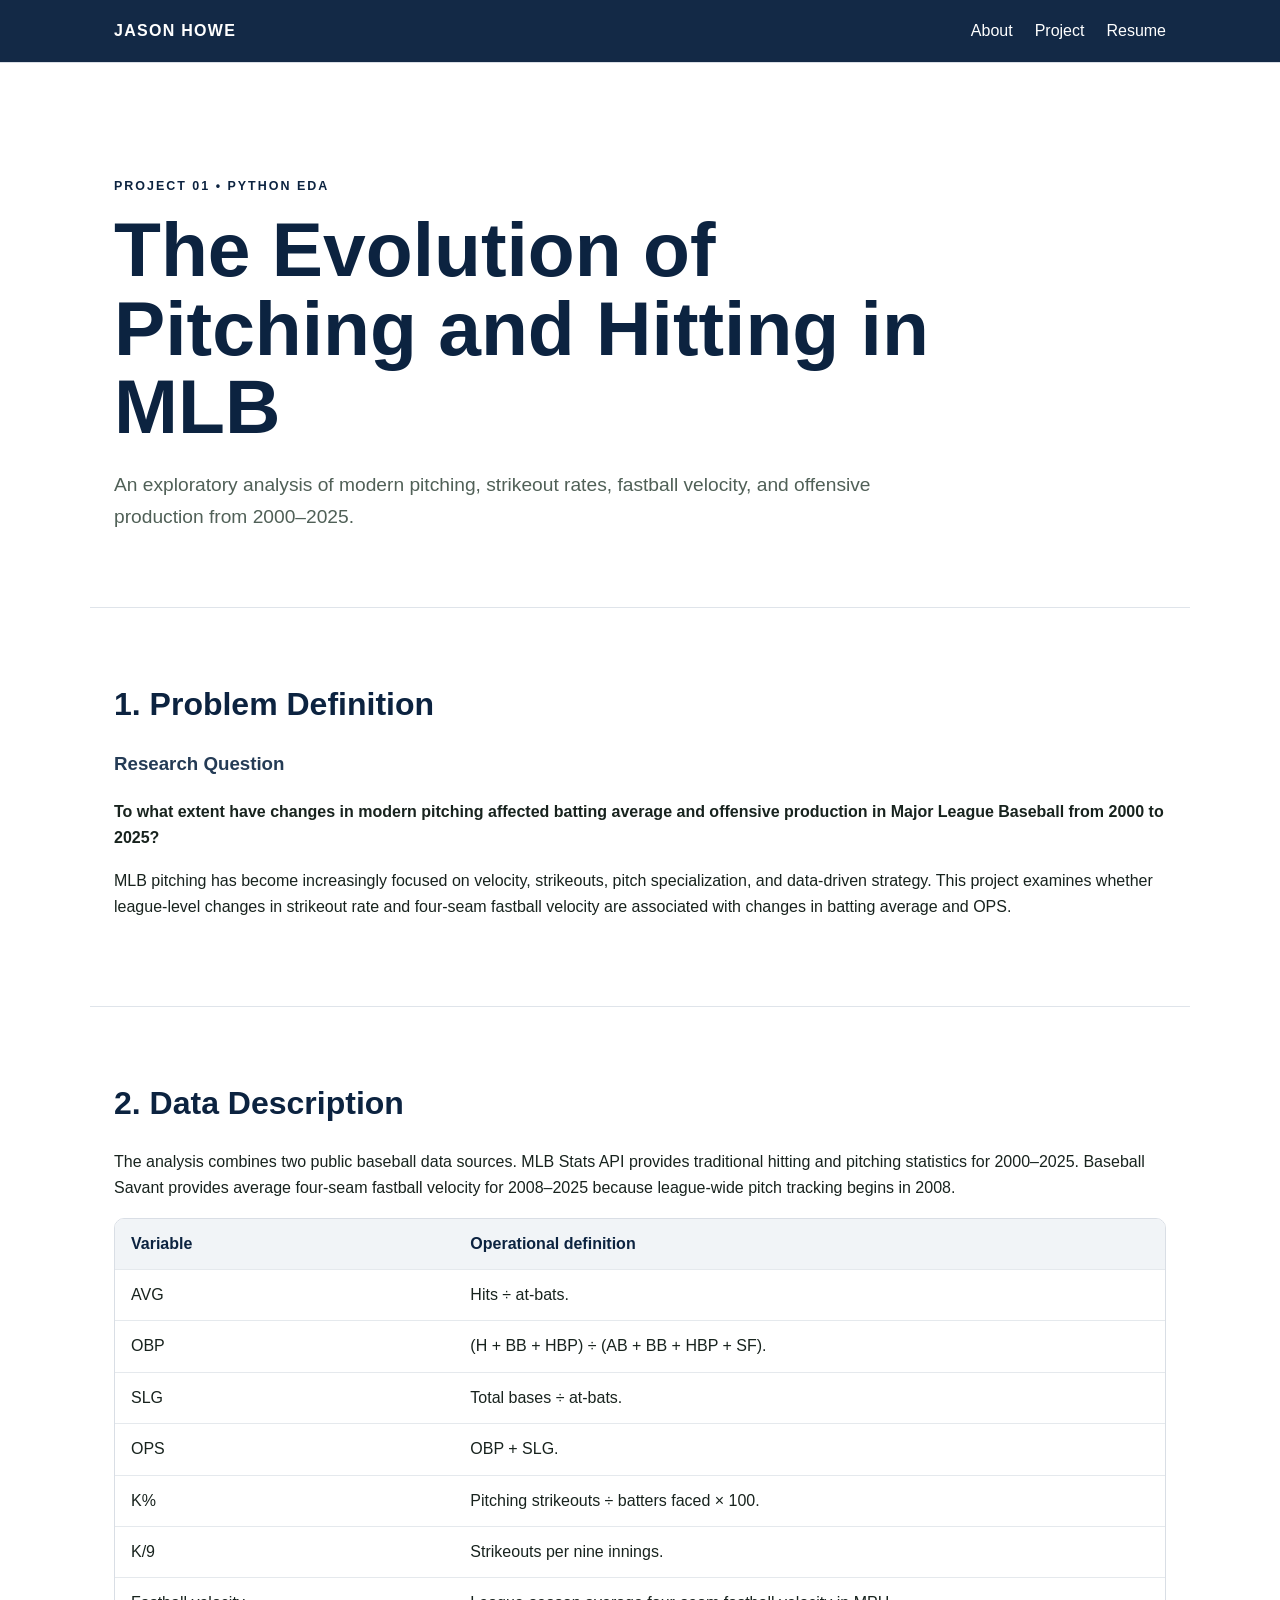
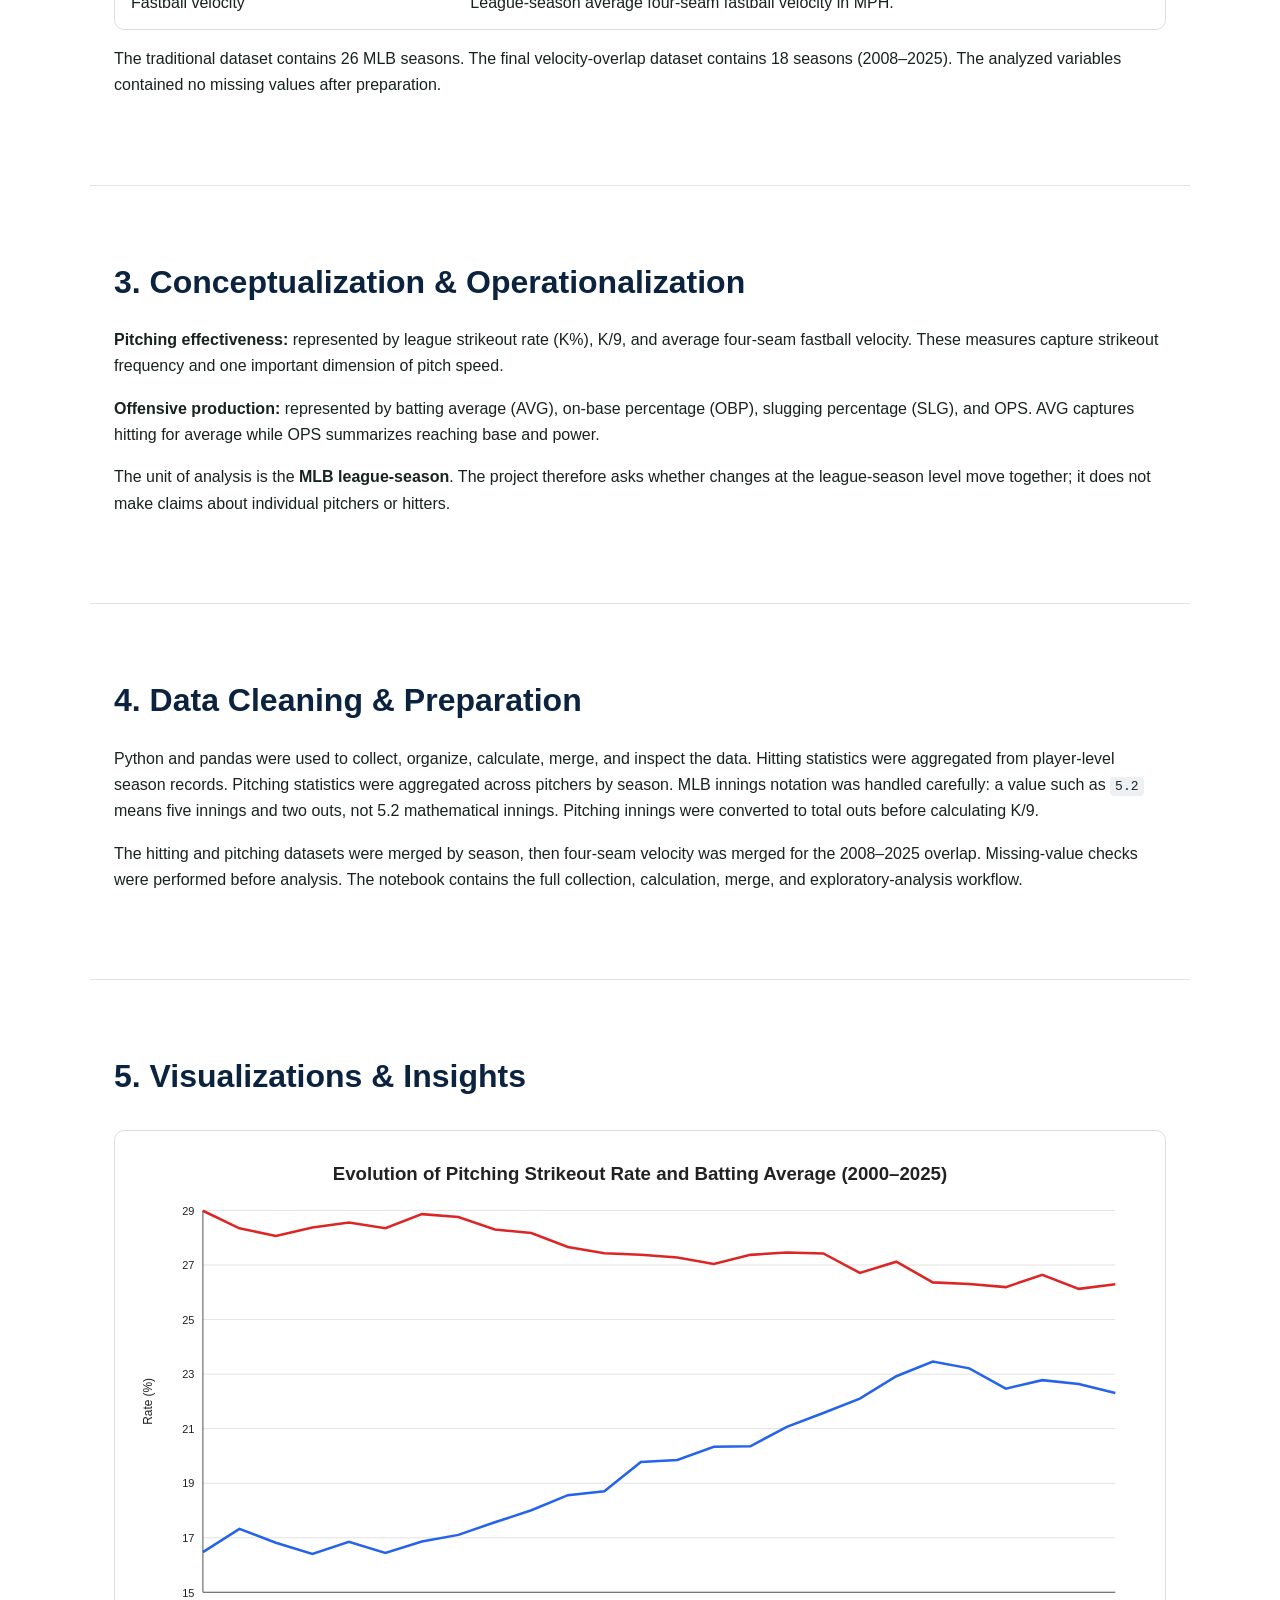
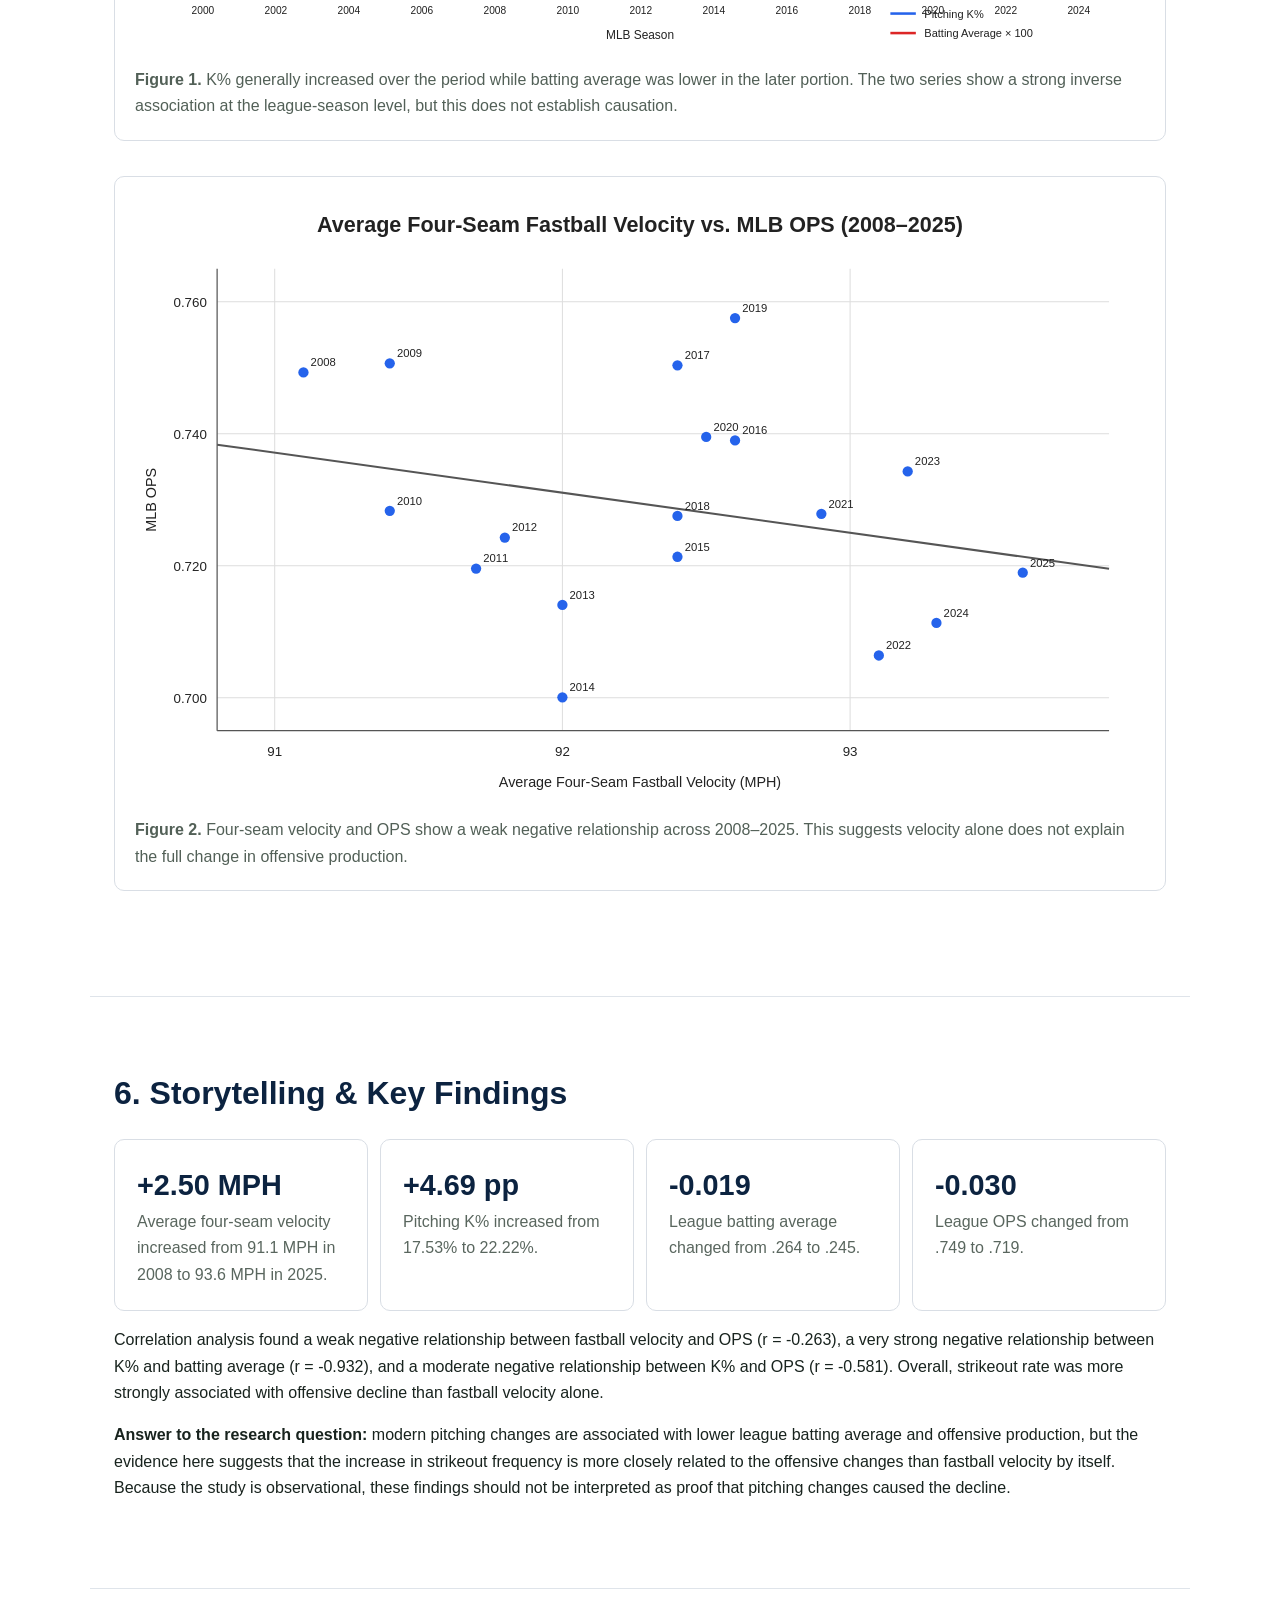
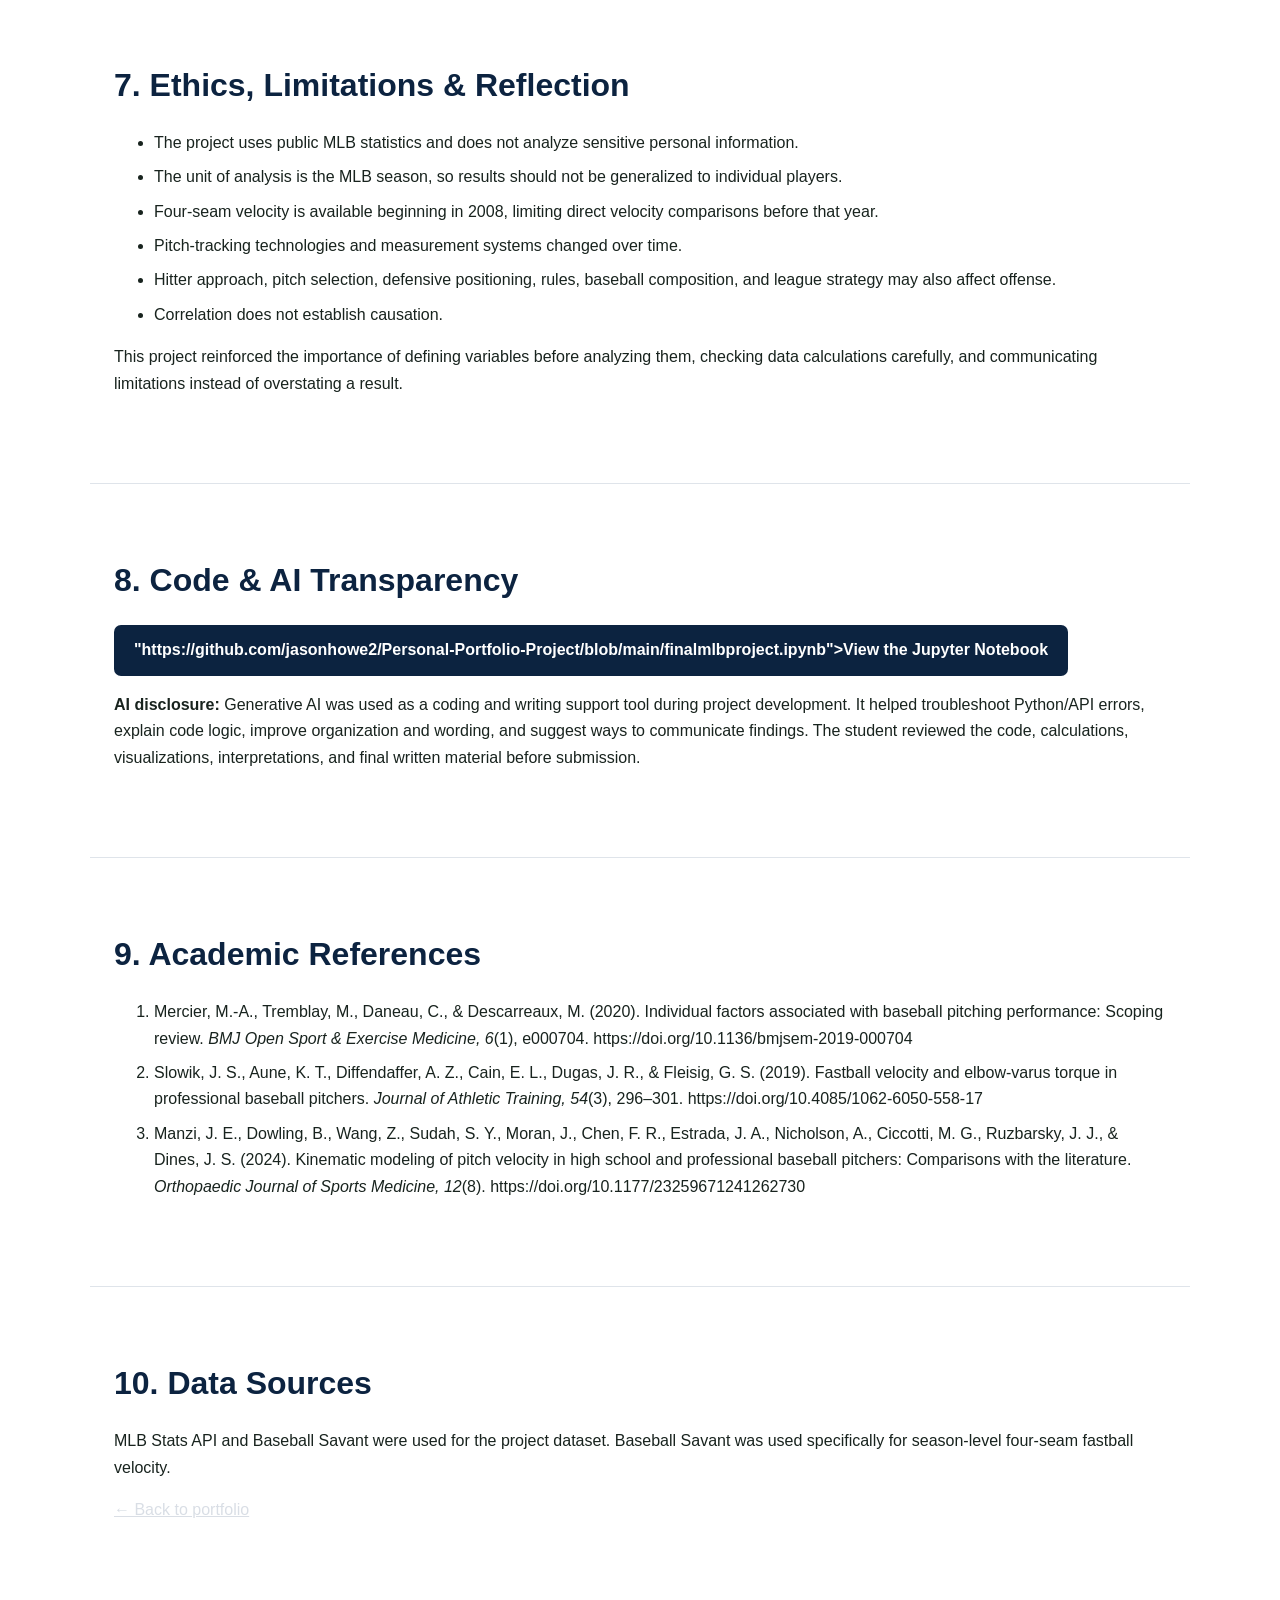
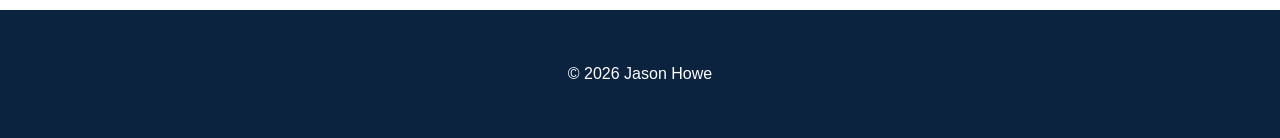
==== commit 654c72e4: "Revise project HTML with new findings and disclosures Updated the project HTML to include new findin" ====
--- a/project.html
+++ b/project.html
@@ -11,6 +11,6 @@
 <figure><svg class="inline-chart" xmlns="http://www.w3.org/2000/svg" viewBox="0 0 984 590" role="img" aria-label="Scatter plot comparing average four-seam fastball velocity and MLB OPS from 2008 through 2025"><rect width="100%" height="100%" fill="white"/><style>text{font-family:Arial,sans-serif;fill:#222}.grid{stroke:#ddd;stroke-width:1}.axis{stroke:#555;stroke-width:1.2}</style><text x="492" y="34" text-anchor="middle" font-size="21" font-weight="700">Average Four-Seam Fastball Velocity vs. MLB OPS (2008–2025)</text><line class="grid" x1="80" y1="487.9" x2="949" y2="487.9"/><text x="70" y="492.9" text-anchor="end" font-size="13">0.700</text><line class="grid" x1="80" y1="359.3" x2="949" y2="359.3"/><text x="70" y="364.3" text-anchor="end" font-size="13">0.720</text><line class="grid" x1="80" y1="230.7" x2="949" y2="230.7"/><text x="70" y="235.7" text-anchor="end" font-size="13">0.740</text><line class="grid" x1="80" y1="102.1" x2="949" y2="102.1"/><text x="70" y="107.1" text-anchor="end" font-size="13">0.760</text><line class="grid" x1="136.1" y1="70" x2="136.1" y2="520"/><text x="136.1" y="545" text-anchor="middle" font-size="13">91</text><line class="grid" x1="416.4" y1="70" x2="416.4" y2="520"/><text x="416.4" y="545" text-anchor="middle" font-size="13">92</text><line class="grid" x1="696.7" y1="70" x2="696.7" y2="520"/><text x="696.7" y="545" text-anchor="middle" font-size="13">93</text><line class="axis" x1="80" y1="70" x2="80" y2="520"/><line class="axis" x1="80" y1="520" x2="949" y2="520"/><line x1="80" y1="241.3" x2="949" y2="362.2" stroke="#555" stroke-width="2"/><circle cx="164.1" cy="170.9" r="5" fill="#2563eb"/><text x="171.1" y="164.9" font-size="11">2008</text><circle cx="248.2" cy="162" r="5" fill="#2563eb"/><text x="255.2" y="156" font-size="11">2009</text><circle cx="248.2" cy="305.8" r="5" fill="#2563eb"/><text x="255.2" y="299.8" font-size="11">2010</text><circle cx="332.3" cy="362" r="5" fill="#2563eb"/><text x="339.3" y="356" font-size="11">2011</text><circle cx="360.3" cy="331.8" r="5" fill="#2563eb"/><text x="367.3" y="325.8" font-size="11">2012</text><circle cx="416.4" cy="397.4" r="5" fill="#2563eb"/><text x="423.4" y="391.4" font-size="11">2013</text><circle cx="416.4" cy="487.5" r="5" fill="#2563eb"/><text x="423.4" y="481.5" font-size="11">2014</text><circle cx="528.5" cy="350.5" r="5" fill="#2563eb"/><text x="535.5" y="344.5" font-size="11">2015</text><circle cx="584.6" cy="237.2" r="5" fill="#2563eb"/><text x="591.6" y="231.2" font-size="11">2016</text><circle cx="528.5" cy="164" r="5" fill="#2563eb"/><text x="535.5" y="158" font-size="11">2017</text><circle cx="528.5" cy="310.7" r="5" fill="#2563eb"/><text x="535.5" y="304.7" font-size="11">2018</text><circle cx="584.6" cy="117.9" r="5" fill="#2563eb"/><text x="591.6" y="111.9" font-size="11">2019</text><circle cx="556.5" cy="233.8" r="5" fill="#2563eb"/><text x="563.5" y="227.8" font-size="11">2020</text><circle cx="668.7" cy="308.7" r="5" fill="#2563eb"/><text x="675.7" y="302.7" font-size="11">2021</text><circle cx="724.7" cy="446.7" r="5" fill="#2563eb"/><text x="731.7" y="440.7" font-size="11">2022</text><circle cx="752.8" cy="267.4" r="5" fill="#2563eb"/><text x="759.8" y="261.4" font-size="11">2023</text><circle cx="780.8" cy="415" r="5" fill="#2563eb"/><text x="787.8" y="409" font-size="11">2024</text><circle cx="864.9" cy="366" r="5" fill="#2563eb"/><text x="871.9" y="360" font-size="11">2025</text><text x="20" y="295" transform="rotate(-90 20 295)" text-anchor="middle" font-size="14">MLB OPS</text><text x="492" y="575" text-anchor="middle" font-size="14">Average Four-Seam Fastball Velocity (MPH)</text></svg><figcaption><strong>Figure 2.</strong> Four-seam velocity and OPS show a weak negative relationship across 2008–2025. This suggests velocity alone does not explain the full change in offensive production.</figcaption></figure></section>
 <section class="section"><h2>6. Storytelling &amp; Key Findings</h2><div class="findings"><div><strong>+2.50 MPH</strong><span>Average four-seam velocity increased from 91.1 MPH in 2008 to 93.6 MPH in 2025.</span></div><div><strong>+4.69 pp</strong><span>Pitching K% increased from 17.53% to 22.22%.</span></div><div><strong>-0.019</strong><span>League batting average changed from .264 to .245.</span></div><div><strong>-0.030</strong><span>League OPS changed from .749 to .719.</span></div></div><p>Correlation analysis found a weak negative relationship between fastball velocity and OPS (r = -0.263), a very strong negative relationship between K% and batting average (r = -0.932), and a moderate negative relationship between K% and OPS (r = -0.581). Overall, strikeout rate was more strongly associated with offensive decline than fastball velocity alone.</p><p><strong>Answer to the research question:</strong> modern pitching changes are associated with lower league batting average and offensive production, but the evidence here suggests that the increase in strikeout frequency is more closely related to the offensive changes than fastball velocity by itself. Because the study is observational, these findings should not be interpreted as proof that pitching changes caused the decline.</p></section>
 <section class="section"><h2>7. Ethics, Limitations &amp; Reflection</h2><ul><li>The project uses public MLB statistics and does not analyze sensitive personal information.</li><li>The unit of analysis is the MLB season, so results should not be generalized to individual players.</li><li>Four-seam velocity is available beginning in 2008, limiting direct velocity comparisons before that year.</li><li>Pitch-tracking technologies and measurement systems changed over time.</li><li>Hitter approach, pitch selection, defensive positioning, rules, baseball composition, and league strategy may also affect offense.</li><li>Correlation does not establish causation.</li></ul><p>This project reinforced the importance of defining variables before analyzing them, checking data calculations carefully, and communicating limitations instead of overstating a result.</p></section>
-<section class="section"><h2>8. Code &amp; AI Transparency</h2><p><a class="button" href="finalmlbproject.ipynb">View the Jupyter Notebook</a></p><p><strong>AI disclosure:</strong> Generative AI was used as a coding and writing support tool during project development. It helped troubleshoot Python/API errors, explain code logic, improve organization and wording, and suggest ways to communicate findings. The student reviewed the code, calculations, visualizations, interpretations, and final written material before submission.</p></section>
+<section class="section"><h2>8. Code &amp; AI Transparency</h2><p><a class="button" href="finalmlbproject.ipynb">"https://github.com/jasonhowe2/Personal-Portfolio-Project/blob/main/finalmlbproject.ipynb">View the Jupyter Notebook</a></a></p><p><strong>AI disclosure:</strong> Generative AI was used as a coding and writing support tool during project development. It helped troubleshoot Python/API errors, explain code logic, improve organization and wording, and suggest ways to communicate findings. The student reviewed the code, calculations, visualizations, interpretations, and final written material before submission.</p></section>
 <section class="section"><h2>9. Academic References</h2><ol><li>Mercier, M.-A., Tremblay, M., Daneau, C., &amp; Descarreaux, M. (2020). Individual factors associated with baseball pitching performance: Scoping review. <em>BMJ Open Sport &amp; Exercise Medicine, 6</em>(1), e000704. https://doi.org/10.1136/bmjsem-2019-000704</li><li>Slowik, J. S., Aune, K. T., Diffendaffer, A. Z., Cain, E. L., Dugas, J. R., &amp; Fleisig, G. S. (2019). Fastball velocity and elbow-varus torque in professional baseball pitchers. <em>Journal of Athletic Training, 54</em>(3), 296–301. https://doi.org/10.4085/1062-6050-558-17</li><li>Manzi, J. E., Dowling, B., Wang, Z., Sudah, S. Y., Moran, J., Chen, F. R., Estrada, J. A., Nicholson, A., Ciccotti, M. G., Ruzbarsky, J. J., &amp; Dines, J. S. (2024). Kinematic modeling of pitch velocity in high school and professional baseball pitchers: Comparisons with the literature. <em>Orthopaedic Journal of Sports Medicine, 12</em>(8). https://doi.org/10.1177/23259671241262730</li></ol></section>
-<section class="section"><h2>10. Data Sources</h2><p>MLB Stats API and Baseball Savant were used for the project dataset. Baseball Savant was used specifically for season-level four-seam fastball velocity.</p><p><a class="textlink" href="index.html">← Back to portfolio</a></p></section></main><footer><p>© 2026 Jason Howe</p></footer></body></html>+<section class="section"><h2>10. Data Sources</h2><p>MLB Stats API and Baseball Savant were used for the project dataset. Baseball Savant was used specifically for season-level four-seam fastball velocity.</p><p><a class="textlink" href="index.html">← Back to portfolio</a></p></section></main><footer><p>© 2026 Jason Howe</p></footer></body></html>
--- a/styles.css
+++ b/styles.css
@@ -1 +1,304 @@
-*{box-sizing:border-box}body{margin:0;font-family:Inter,Arial,sans-serif;line-height:1.65;color:#18231e;background:#f7f8f5}header{position:sticky;top:0;background:rgba(247,248,245,.96);border-bottom:1px solid #dfe4df;z-index:10}nav{max-width:1100px;margin:auto;padding:18px 24px;display:flex;justify-content:space-between;align-items:center}.brand{font-weight:800;letter-spacing:.08em;color:#153c29;text-decoration:none}.navlinks{display:flex;gap:22px}.navlinks a{color:#304239;text-decoration:none}.navlinks a:hover,.textlink{color:#17633d}.hero{max-width:1100px;margin:auto;padding:100px 24px 80px}.hero.compact{padding-bottom:55px}.eyebrow{font-size:.78rem;font-weight:800;letter-spacing:.16em;color:#9a7420}.hero h1{font-size:clamp(2.5rem,6vw,5rem);line-height:1.02;max-width:900px;margin:14px 0 24px;color:#153c29}.lead{font-size:1.2rem;max-width:760px;color:#506057}.buttons{display:flex;gap:14px;flex-wrap:wrap;margin-top:30px}.button{display:inline-block;background:#17633d;color:white;padding:12px 20px;border-radius:7px;text-decoration:none;font-weight:700}.button.secondary{background:#e7ece8;color:#153c29}.section{max-width:1100px;margin:auto;padding:70px 24px;border-top:1px solid #e0e4df}.section h2{font-size:2rem;line-height:1.15;color:#153c29;margin-top:8px}.section h3{color:#304239}.feature{display:grid;grid-template-columns:1.5fr 1fr;gap:35px;background:#edf2ed;max-width:none;padding-left:max(24px,calc((100% - 1100px)/2 + 24px));padding-right:max(24px,calc((100% - 1100px)/2 + 24px))}.statgrid{display:grid;grid-template-columns:1fr 1fr;gap:12px}.statgrid div,.findings div,.card{background:white;border:1px solid #dfe5df;border-radius:10px;padding:22px}.statgrid strong,.findings strong{display:block;font-size:1.8rem;color:#17633d}.statgrid span,.findings span{display:block;color:#59665e}.cards{display:grid;grid-template-columns:1fr 1fr;gap:16px}.card{display:block;text-decoration:none;color:inherit}.card:hover{border-color:#9a7420}.table{border:1px solid #dfe5df;border-radius:10px;overflow:hidden}.table>div{display:grid;grid-template-columns:1fr 2fr;padding:12px 16px;border-bottom:1px solid #e5e9e5}.table>div:last-child{border-bottom:0}.table>div:first-child{background:#edf2ed}.findings{display:grid;grid-template-columns:repeat(4,1fr);gap:12px}figure{margin:35px 0;padding:20px;background:white;border:1px solid #dfe5df;border-radius:10px}figure img{width:100%;height:auto;display:block}figcaption{padding-top:15px;color:#526057}code{background:#eef1ed;padding:2px 5px;border-radius:4px}li{margin-bottom:8px}.resume-page{max-width:900px}.resume-header{text-align:center;padding:40px 0}.resume-header h1{color:#153c29;font-size:2.6rem;margin-bottom:4px}.resume-page section{padding:24px 0;border-top:1px solid #e0e4df}.resume-page h2{color:#153c29;text-transform:uppercase;letter-spacing:.08em}.back-link{display:inline-block;margin-top:30px;color:#17633d}footer{text-align:center;padding:35px 24px;background:#153c29;color:#e8eee9}@media(max-width:760px){.navlinks{gap:10px;font-size:.9rem}.hero{padding-top:65px}.feature{grid-template-columns:1fr}.cards,.findings{grid-template-columns:1fr}.table>div{grid-template-columns:1fr}.statgrid{margin-top:10px}}
+* {
+    box-sizing: border-box;
+}
+
+body {
+    margin: 0;
+    font-family: Inter, Arial, sans-serif;
+    line-height: 1.65;
+    color: #18231e;
+    background: #ffffff;
+}
+
+header {
+    position: sticky;
+    top: 0;
+    background: rgba(12, 35, 64, 0.97);
+    border-bottom: 1px solid #d9dee5;
+    z-index: 10;
+}
+
+nav {
+    max-width: 1100px;
+    margin: auto;
+    padding: 18px 24px;
+    display: flex;
+    justify-content: space-between;
+    align-items: center;
+}
+
+.brand {
+    font-weight: 800;
+    letter-spacing: .08em;
+    color: #ffffff;
+    text-decoration: none;
+}
+
+.navlinks {
+    display: flex;
+    gap: 22px;
+}
+
+.navlinks a {
+    color: #ffffff;
+    text-decoration: none;
+}
+
+.navlinks a:hover,
+.textlink {
+    color: #d9dee5;
+}
+
+.hero {
+    max-width: 1100px;
+    margin: auto;
+    padding: 100px 24px 80px;
+}
+
+.hero.compact {
+    padding-bottom: 55px;
+}
+
+.eyebrow {
+    font-size: .78rem;
+    font-weight: 800;
+    letter-spacing: .16em;
+    color: #0c2340;
+}
+
+.hero h1 {
+    font-size: clamp(2.5rem, 6vw, 5rem);
+    line-height: 1.02;
+    max-width: 900px;
+    margin: 14px 0 24px;
+    color: #0c2340;
+}
+
+.lead {
+    font-size: 1.2rem;
+    max-width: 760px;
+    color: #506057;
+}
+
+.buttons {
+    display: flex;
+    gap: 14px;
+    flex-wrap: wrap;
+    margin-top: 30px;
+}
+
+.button {
+    display: inline-block;
+    background: #0c2340;
+    color: #ffffff;
+    padding: 12px 20px;
+    border-radius: 7px;
+    text-decoration: none;
+    font-weight: 700;
+}
+
+.button:hover {
+    background: #163a63;
+}
+
+.button.secondary {
+    background: #e9edf2;
+    color: #0c2340;
+}
+
+.section {
+    max-width: 1100px;
+    margin: auto;
+    padding: 70px 24px;
+    border-top: 1px solid #dfe4ea;
+}
+
+.section h2 {
+    font-size: 2rem;
+    line-height: 1.15;
+    color: #0c2340;
+    margin-top: 8px;
+}
+
+.section h3 {
+    color: #243b55;
+}
+
+.feature {
+    display: grid;
+    grid-template-columns: 1.5fr 1fr;
+    gap: 35px;
+    background: #f1f4f7;
+    max-width: none;
+    padding-left: max(24px, calc((100% - 1100px) / 2 + 24px));
+    padding-right: max(24px, calc((100% - 1100px) / 2 + 24px));
+}
+
+.statgrid {
+    display: grid;
+    grid-template-columns: 1fr 1fr;
+    gap: 12px;
+}
+
+.statgrid div,
+.findings div,
+.card {
+    background: #ffffff;
+    border: 1px solid #d9dee5;
+    border-radius: 10px;
+    padding: 22px;
+}
+
+.statgrid strong,
+.findings strong {
+    display: block;
+    font-size: 1.8rem;
+    color: #0c2340;
+}
+
+.statgrid span,
+.findings span {
+    display: block;
+    color: #59665e;
+}
+
+.cards {
+    display: grid;
+    grid-template-columns: 1fr 1fr;
+    gap: 16px;
+}
+
+.card {
+    display: block;
+    text-decoration: none;
+    color: inherit;
+}
+
+.card:hover {
+    border-color: #0c2340;
+}
+
+.table {
+    border: 1px solid #d9dee5;
+    border-radius: 10px;
+    overflow: hidden;
+}
+
+.table > div {
+    display: grid;
+    grid-template-columns: 1fr 2fr;
+    padding: 12px 16px;
+    border-bottom: 1px solid #e5e9ed;
+}
+
+.table > div:last-child {
+    border-bottom: 0;
+}
+
+.table > div:first-child {
+    background: #f1f4f7;
+    color: #0c2340;
+    font-weight: 700;
+}
+
+.findings {
+    display: grid;
+    grid-template-columns: repeat(4, 1fr);
+    gap: 12px;
+}
+
+figure {
+    margin: 35px 0;
+    padding: 20px;
+    background: #ffffff;
+    border: 1px solid #d9dee5;
+    border-radius: 10px;
+}
+
+figure img {
+    width: 100%;
+    height: auto;
+    display: block;
+}
+
+figcaption {
+    padding-top: 15px;
+    color: #526057;
+}
+
+code {
+    background: #eef1f4;
+    padding: 2px 5px;
+    border-radius: 4px;
+}
+
+li {
+    margin-bottom: 8px;
+}
+
+.resume-page {
+    max-width: 900px;
+}
+
+.resume-header {
+    text-align: center;
+    padding: 40px 0;
+}
+
+.resume-header h1 {
+    color: #0c2340;
+    font-size: 2.6rem;
+    margin-bottom: 4px;
+}
+
+.resume-page section {
+    padding: 24px 0;
+    border-top: 1px solid #dfe4ea;
+}
+
+.resume-page h2 {
+    color: #0c2340;
+    text-transform: uppercase;
+    letter-spacing: .08em;
+}
+
+.back-link {
+    display: inline-block;
+    margin-top: 30px;
+    color: #0c2340;
+}
+
+footer {
+    text-align: center;
+    padding: 35px 24px;
+    background: #0c2340;
+    color: #ffffff;
+}
+
+@media (max-width: 760px) {
+    .navlinks {
+        gap: 10px;
+        font-size: .9rem;
+    }
+
+    .hero {
+        padding-top: 65px;
+    }
+
+    .feature {
+        grid-template-columns: 1fr;
+    }
+
+    .cards,
+    .findings {
+        grid-template-columns: 1fr;
+    }
+
+    .table > div {
+        grid-template-columns: 1fr;
+    }
+
+    .statgrid {
+        margin-top: 10px;
+    }
+}
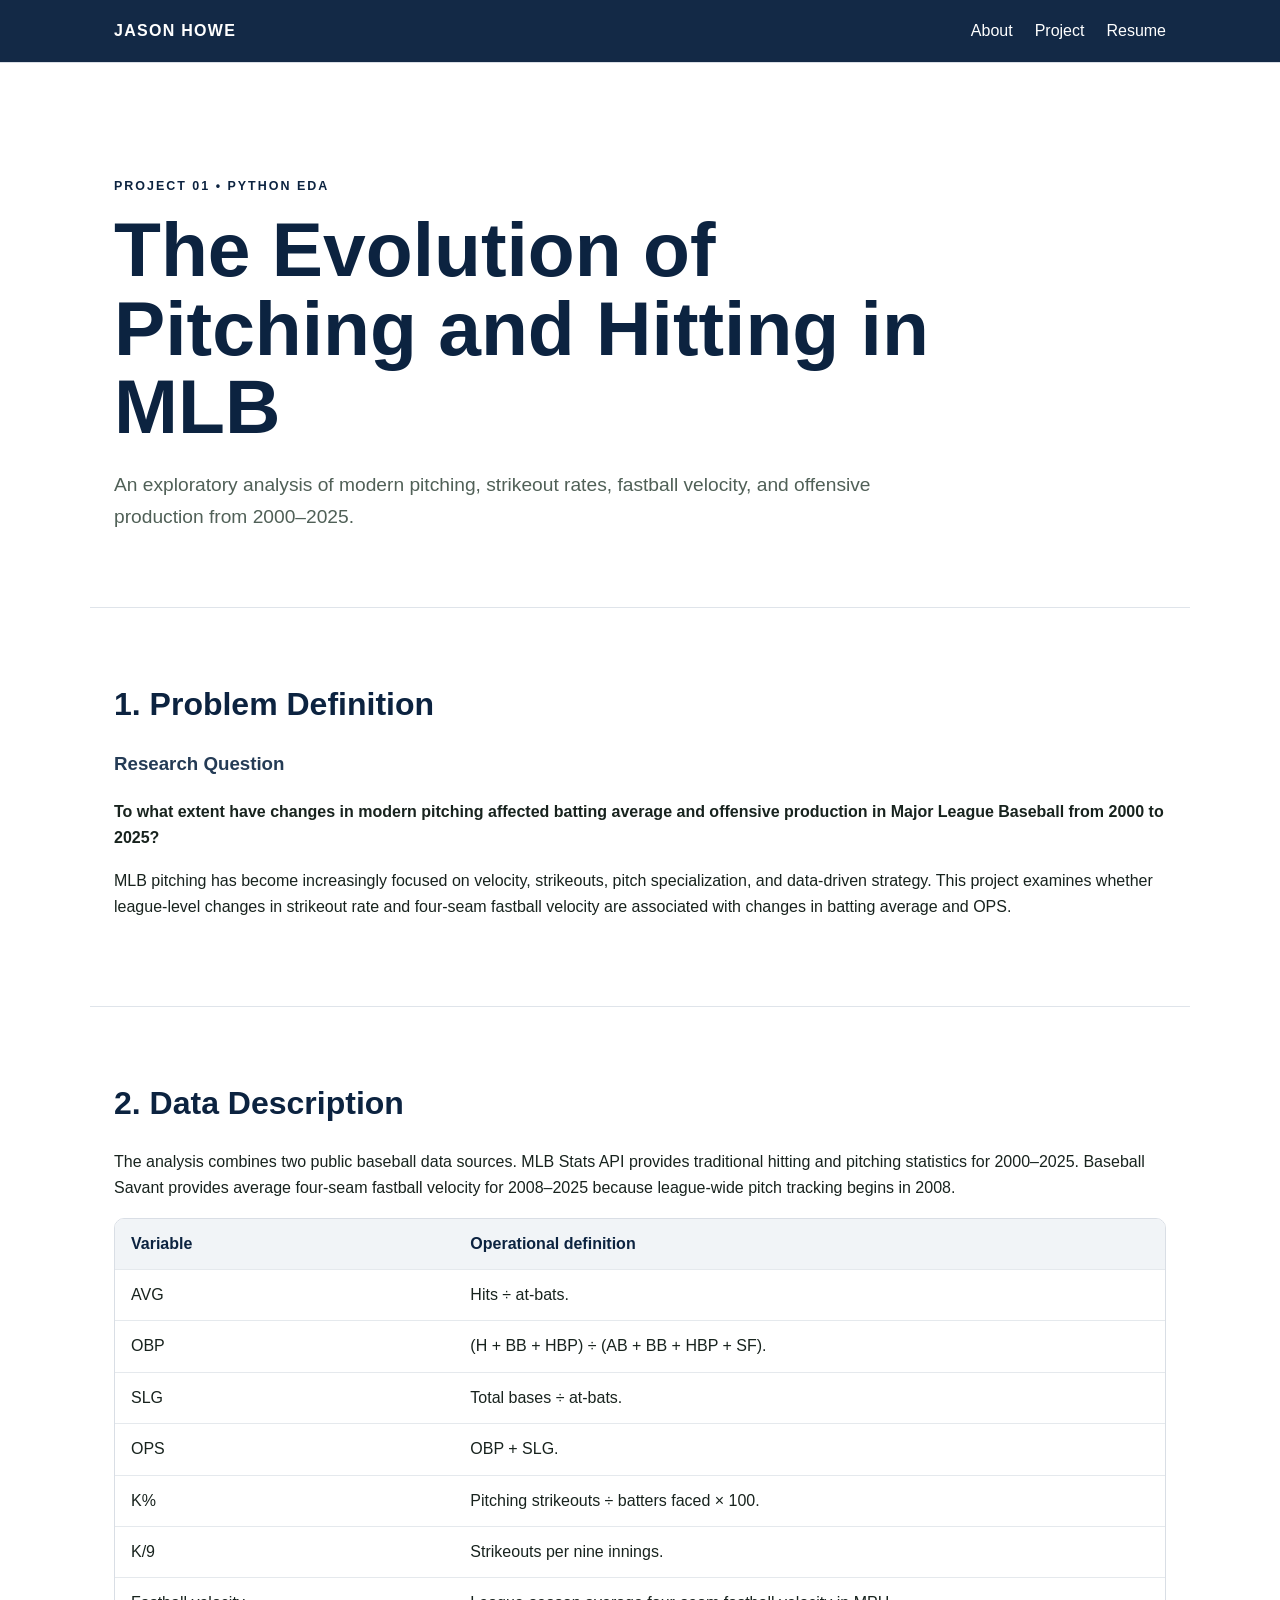
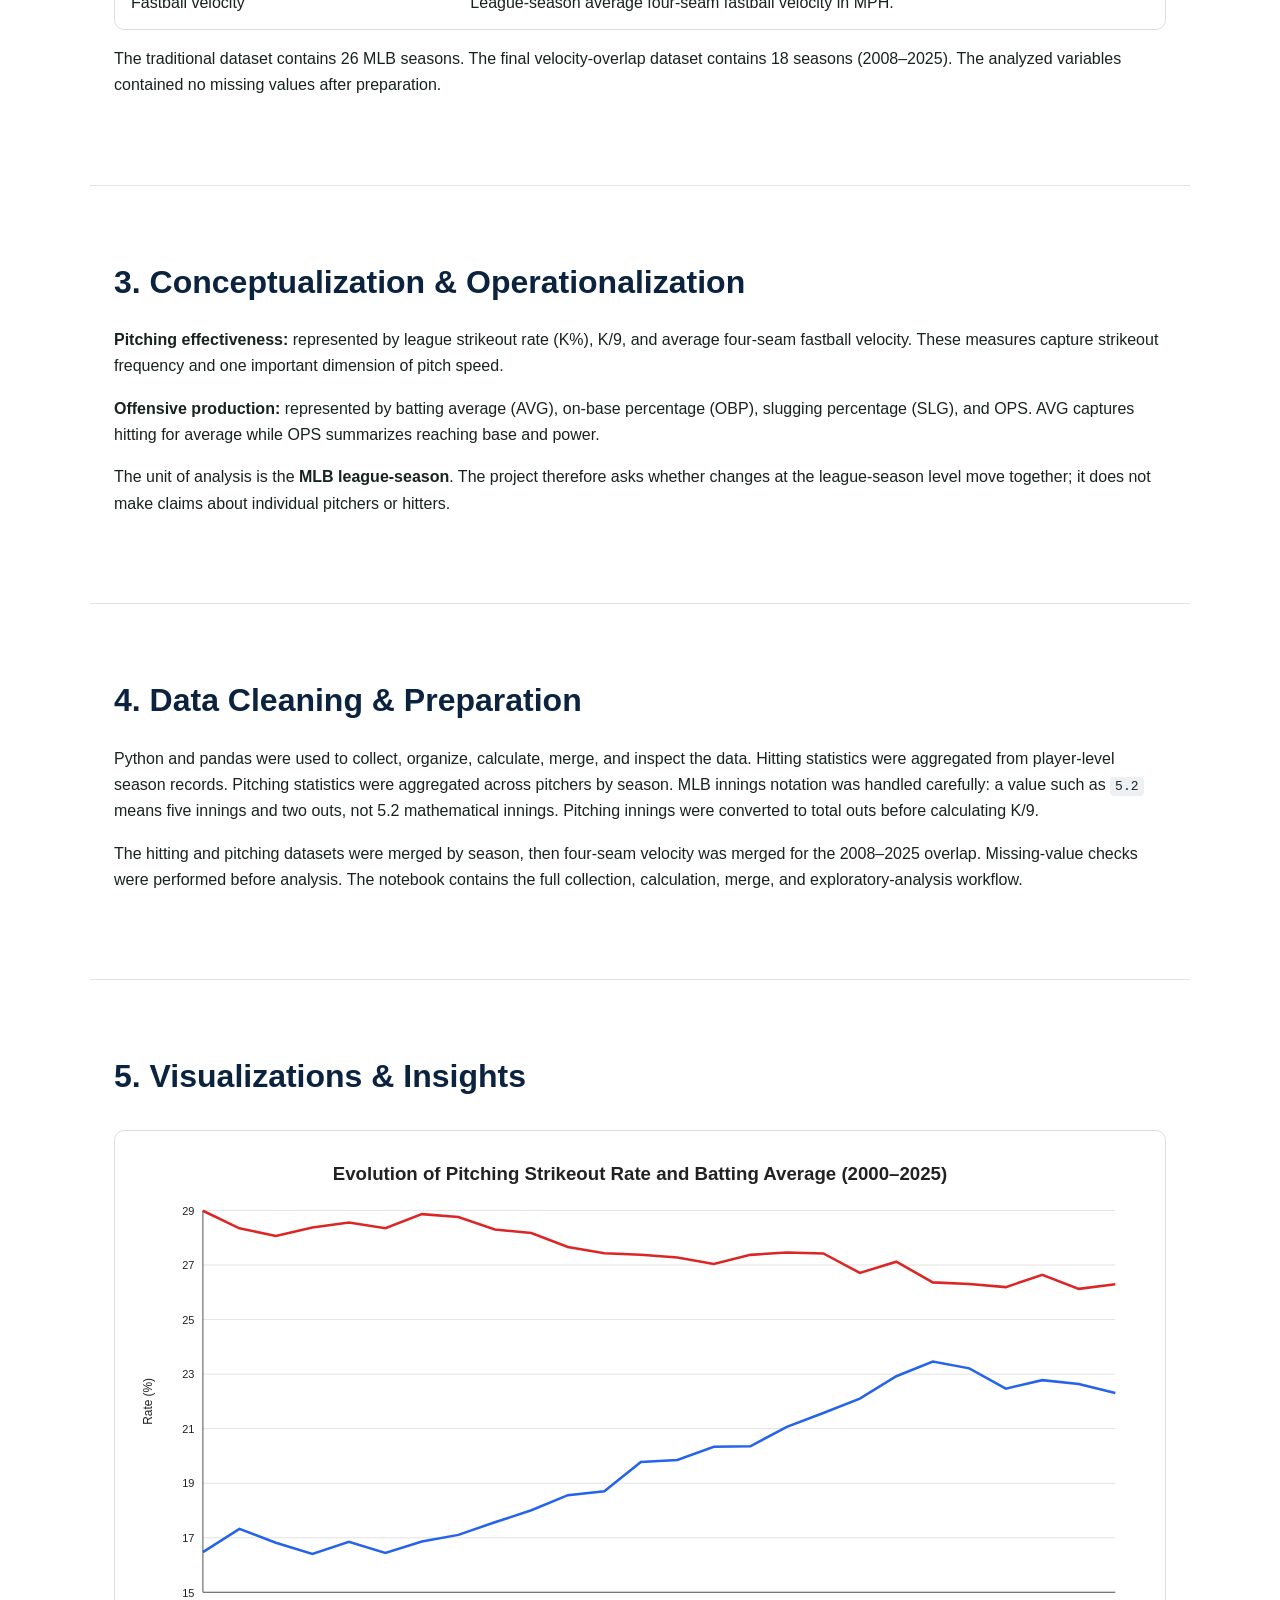
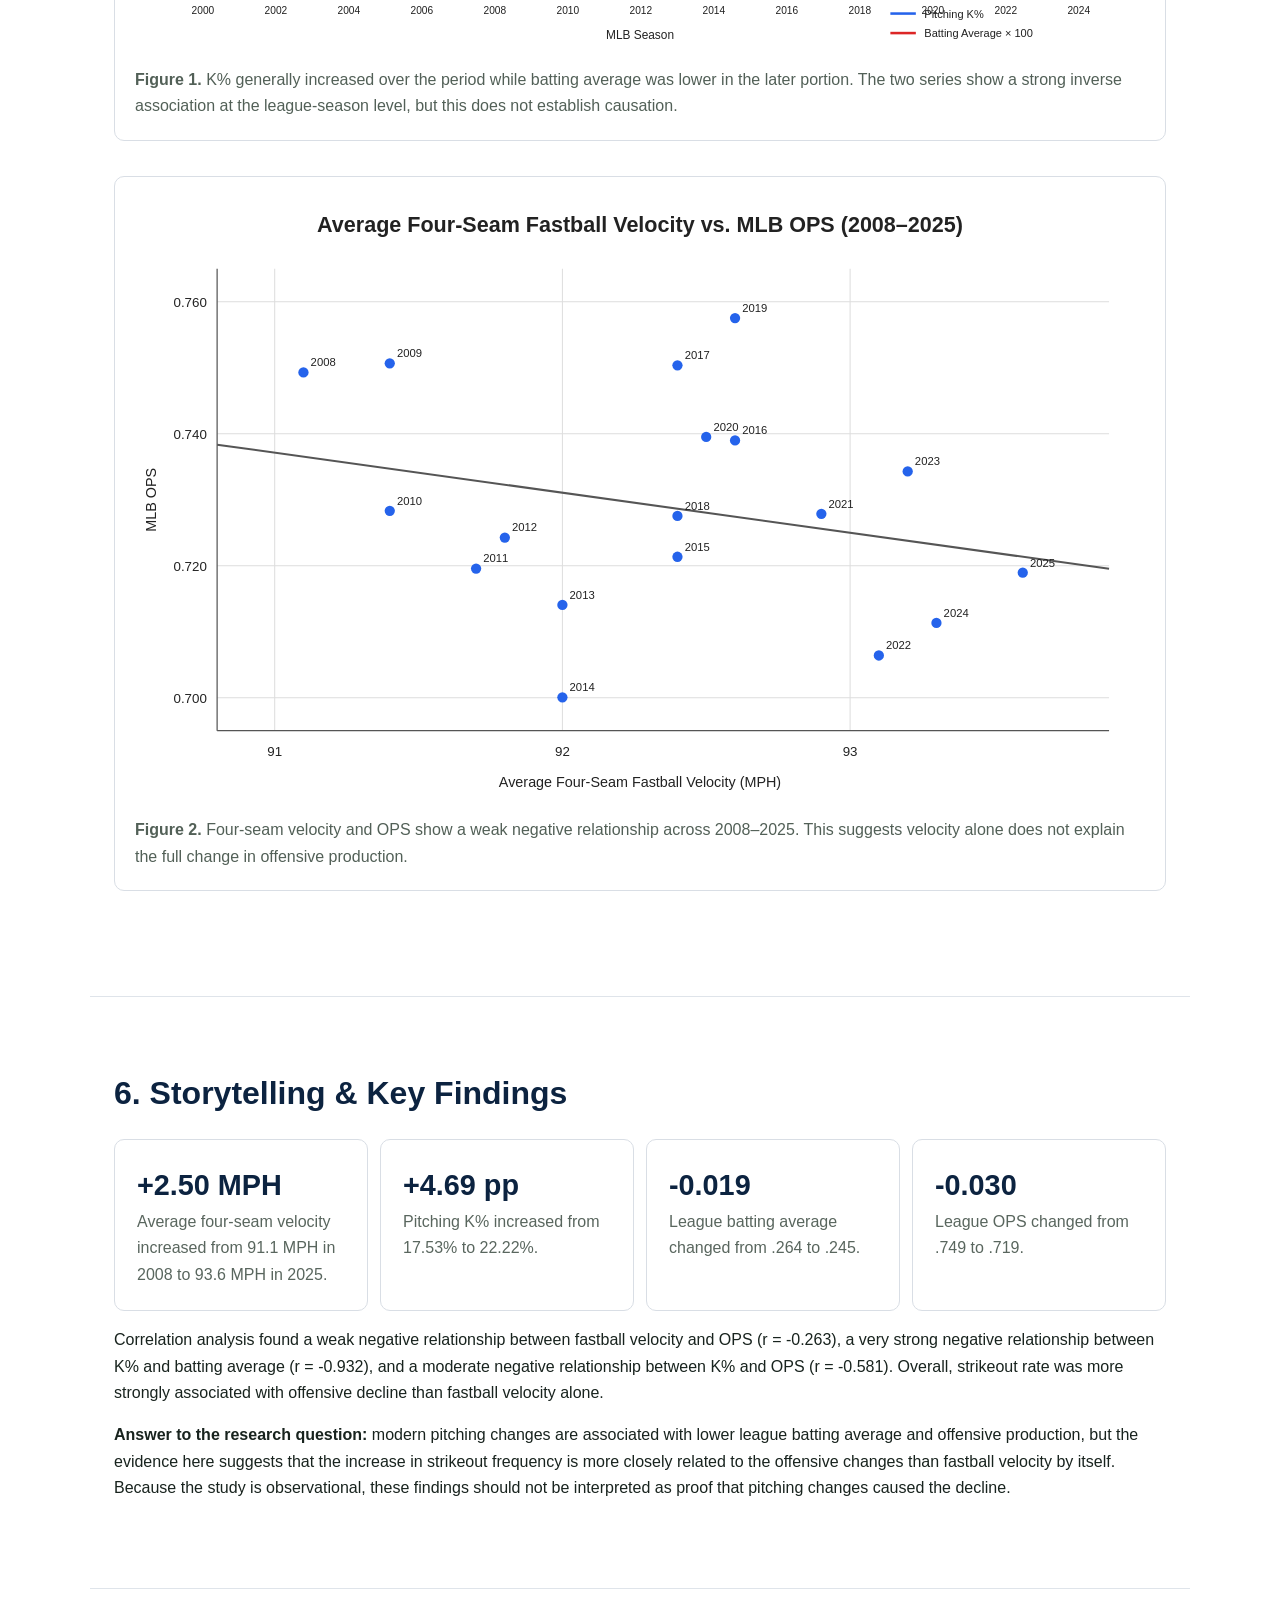
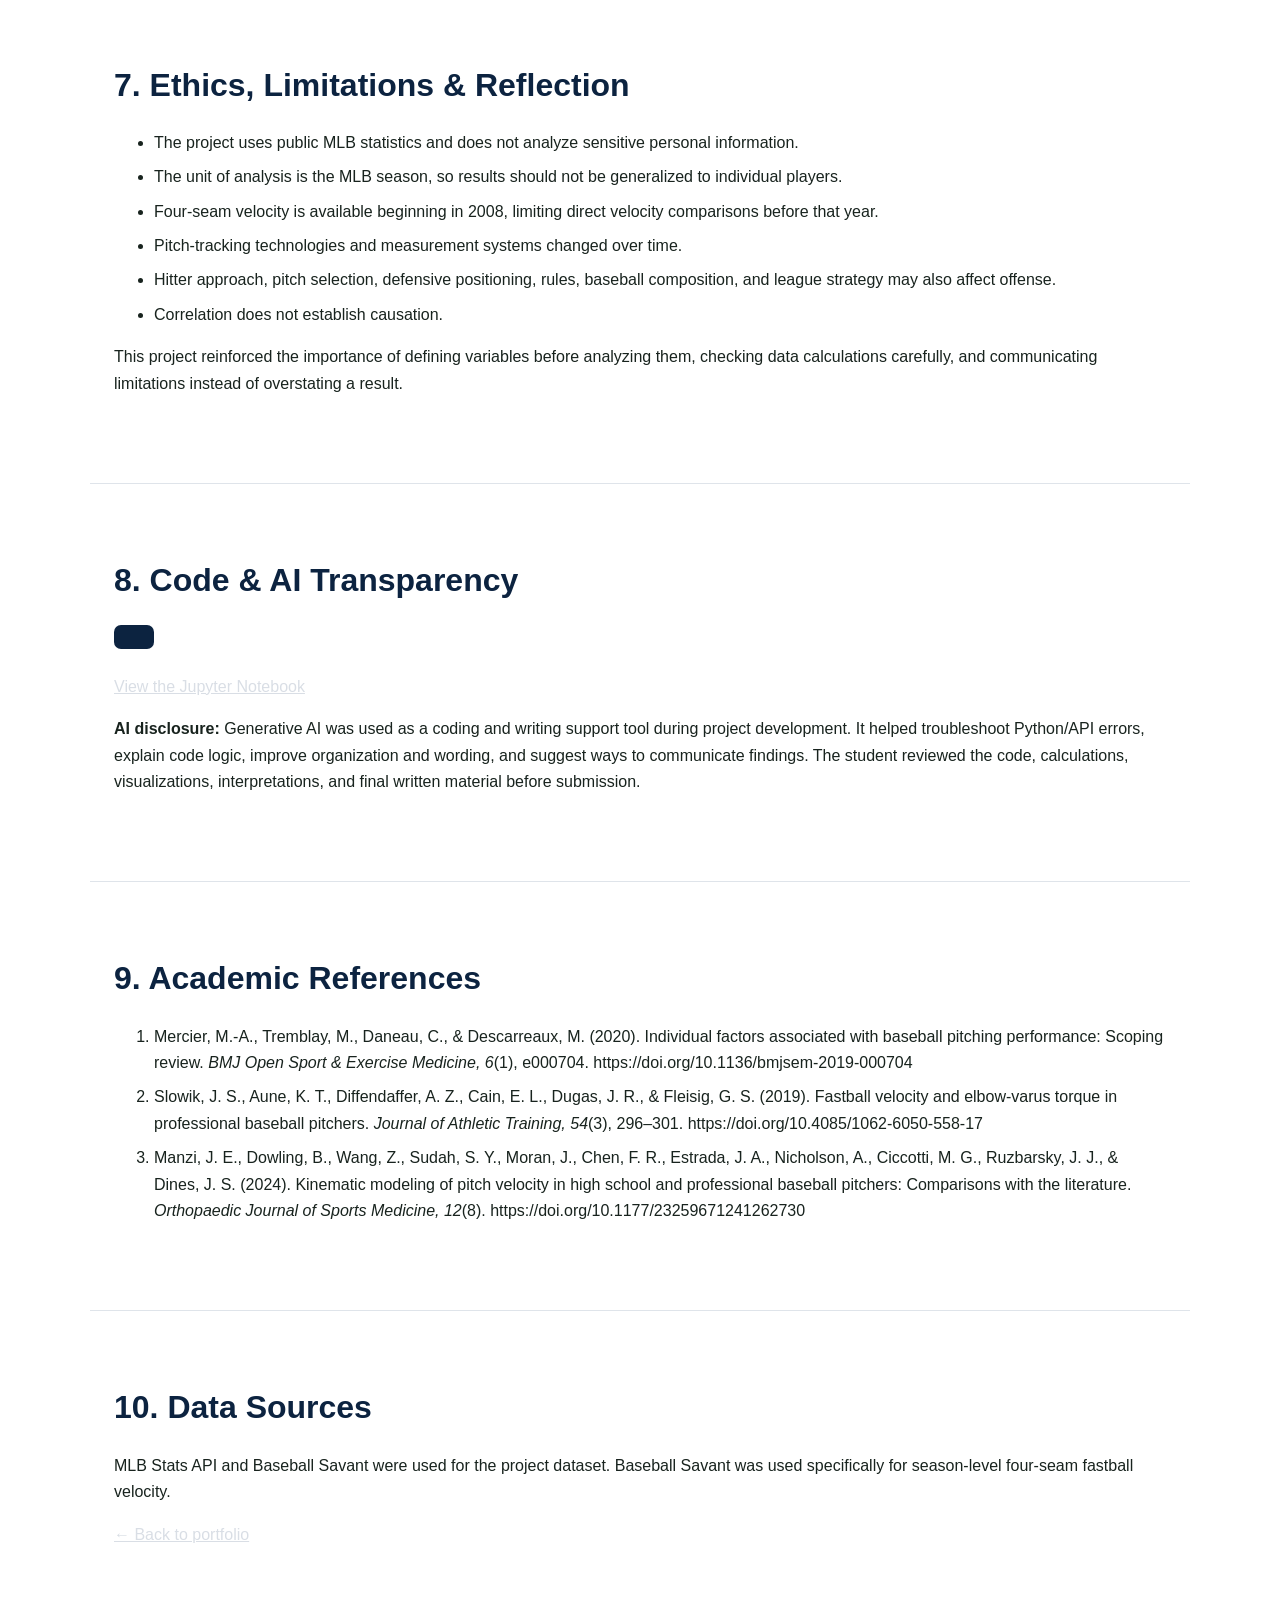
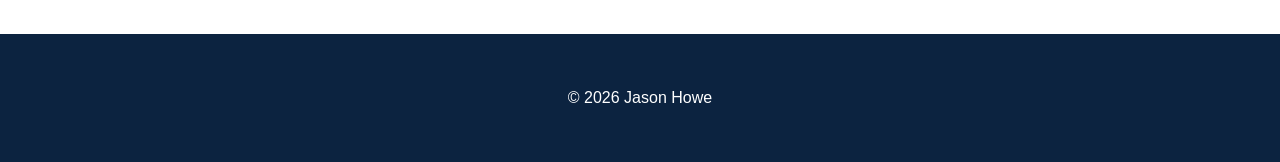
==== commit 7a09f3e8: "Fix HTML structure and enhance content clarity Updated the project.html file to correct HTML structu" ====
--- a/project.html
+++ b/project.html
@@ -11,6 +11,6 @@
 <figure><svg class="inline-chart" xmlns="http://www.w3.org/2000/svg" viewBox="0 0 984 590" role="img" aria-label="Scatter plot comparing average four-seam fastball velocity and MLB OPS from 2008 through 2025"><rect width="100%" height="100%" fill="white"/><style>text{font-family:Arial,sans-serif;fill:#222}.grid{stroke:#ddd;stroke-width:1}.axis{stroke:#555;stroke-width:1.2}</style><text x="492" y="34" text-anchor="middle" font-size="21" font-weight="700">Average Four-Seam Fastball Velocity vs. MLB OPS (2008–2025)</text><line class="grid" x1="80" y1="487.9" x2="949" y2="487.9"/><text x="70" y="492.9" text-anchor="end" font-size="13">0.700</text><line class="grid" x1="80" y1="359.3" x2="949" y2="359.3"/><text x="70" y="364.3" text-anchor="end" font-size="13">0.720</text><line class="grid" x1="80" y1="230.7" x2="949" y2="230.7"/><text x="70" y="235.7" text-anchor="end" font-size="13">0.740</text><line class="grid" x1="80" y1="102.1" x2="949" y2="102.1"/><text x="70" y="107.1" text-anchor="end" font-size="13">0.760</text><line class="grid" x1="136.1" y1="70" x2="136.1" y2="520"/><text x="136.1" y="545" text-anchor="middle" font-size="13">91</text><line class="grid" x1="416.4" y1="70" x2="416.4" y2="520"/><text x="416.4" y="545" text-anchor="middle" font-size="13">92</text><line class="grid" x1="696.7" y1="70" x2="696.7" y2="520"/><text x="696.7" y="545" text-anchor="middle" font-size="13">93</text><line class="axis" x1="80" y1="70" x2="80" y2="520"/><line class="axis" x1="80" y1="520" x2="949" y2="520"/><line x1="80" y1="241.3" x2="949" y2="362.2" stroke="#555" stroke-width="2"/><circle cx="164.1" cy="170.9" r="5" fill="#2563eb"/><text x="171.1" y="164.9" font-size="11">2008</text><circle cx="248.2" cy="162" r="5" fill="#2563eb"/><text x="255.2" y="156" font-size="11">2009</text><circle cx="248.2" cy="305.8" r="5" fill="#2563eb"/><text x="255.2" y="299.8" font-size="11">2010</text><circle cx="332.3" cy="362" r="5" fill="#2563eb"/><text x="339.3" y="356" font-size="11">2011</text><circle cx="360.3" cy="331.8" r="5" fill="#2563eb"/><text x="367.3" y="325.8" font-size="11">2012</text><circle cx="416.4" cy="397.4" r="5" fill="#2563eb"/><text x="423.4" y="391.4" font-size="11">2013</text><circle cx="416.4" cy="487.5" r="5" fill="#2563eb"/><text x="423.4" y="481.5" font-size="11">2014</text><circle cx="528.5" cy="350.5" r="5" fill="#2563eb"/><text x="535.5" y="344.5" font-size="11">2015</text><circle cx="584.6" cy="237.2" r="5" fill="#2563eb"/><text x="591.6" y="231.2" font-size="11">2016</text><circle cx="528.5" cy="164" r="5" fill="#2563eb"/><text x="535.5" y="158" font-size="11">2017</text><circle cx="528.5" cy="310.7" r="5" fill="#2563eb"/><text x="535.5" y="304.7" font-size="11">2018</text><circle cx="584.6" cy="117.9" r="5" fill="#2563eb"/><text x="591.6" y="111.9" font-size="11">2019</text><circle cx="556.5" cy="233.8" r="5" fill="#2563eb"/><text x="563.5" y="227.8" font-size="11">2020</text><circle cx="668.7" cy="308.7" r="5" fill="#2563eb"/><text x="675.7" y="302.7" font-size="11">2021</text><circle cx="724.7" cy="446.7" r="5" fill="#2563eb"/><text x="731.7" y="440.7" font-size="11">2022</text><circle cx="752.8" cy="267.4" r="5" fill="#2563eb"/><text x="759.8" y="261.4" font-size="11">2023</text><circle cx="780.8" cy="415" r="5" fill="#2563eb"/><text x="787.8" y="409" font-size="11">2024</text><circle cx="864.9" cy="366" r="5" fill="#2563eb"/><text x="871.9" y="360" font-size="11">2025</text><text x="20" y="295" transform="rotate(-90 20 295)" text-anchor="middle" font-size="14">MLB OPS</text><text x="492" y="575" text-anchor="middle" font-size="14">Average Four-Seam Fastball Velocity (MPH)</text></svg><figcaption><strong>Figure 2.</strong> Four-seam velocity and OPS show a weak negative relationship across 2008–2025. This suggests velocity alone does not explain the full change in offensive production.</figcaption></figure></section>
 <section class="section"><h2>6. Storytelling &amp; Key Findings</h2><div class="findings"><div><strong>+2.50 MPH</strong><span>Average four-seam velocity increased from 91.1 MPH in 2008 to 93.6 MPH in 2025.</span></div><div><strong>+4.69 pp</strong><span>Pitching K% increased from 17.53% to 22.22%.</span></div><div><strong>-0.019</strong><span>League batting average changed from .264 to .245.</span></div><div><strong>-0.030</strong><span>League OPS changed from .749 to .719.</span></div></div><p>Correlation analysis found a weak negative relationship between fastball velocity and OPS (r = -0.263), a very strong negative relationship between K% and batting average (r = -0.932), and a moderate negative relationship between K% and OPS (r = -0.581). Overall, strikeout rate was more strongly associated with offensive decline than fastball velocity alone.</p><p><strong>Answer to the research question:</strong> modern pitching changes are associated with lower league batting average and offensive production, but the evidence here suggests that the increase in strikeout frequency is more closely related to the offensive changes than fastball velocity by itself. Because the study is observational, these findings should not be interpreted as proof that pitching changes caused the decline.</p></section>
 <section class="section"><h2>7. Ethics, Limitations &amp; Reflection</h2><ul><li>The project uses public MLB statistics and does not analyze sensitive personal information.</li><li>The unit of analysis is the MLB season, so results should not be generalized to individual players.</li><li>Four-seam velocity is available beginning in 2008, limiting direct velocity comparisons before that year.</li><li>Pitch-tracking technologies and measurement systems changed over time.</li><li>Hitter approach, pitch selection, defensive positioning, rules, baseball composition, and league strategy may also affect offense.</li><li>Correlation does not establish causation.</li></ul><p>This project reinforced the importance of defining variables before analyzing them, checking data calculations carefully, and communicating limitations instead of overstating a result.</p></section>
-<section class="section"><h2>8. Code &amp; AI Transparency</h2><p><a class="button" href="finalmlbproject.ipynb">"https://github.com/jasonhowe2/Personal-Portfolio-Project/blob/main/finalmlbproject.ipynb">View the Jupyter Notebook</a></a></p><p><strong>AI disclosure:</strong> Generative AI was used as a coding and writing support tool during project development. It helped troubleshoot Python/API errors, explain code logic, improve organization and wording, and suggest ways to communicate findings. The student reviewed the code, calculations, visualizations, interpretations, and final written material before submission.</p></section>
+<section class="section"><h2>8. Code &amp; AI Transparency</h2><p><a class="button" href="finalmlbproject.ipynb"><p><a class="textlink" href="https://github.com/jasonhowe2/Personal-Portfolio-Project/blob/main/finalmlbproject.ipynb">View the Jupyter Notebook</a></p></a></a></p><p><strong>AI disclosure:</strong> Generative AI was used as a coding and writing support tool during project development. It helped troubleshoot Python/API errors, explain code logic, improve organization and wording, and suggest ways to communicate findings. The student reviewed the code, calculations, visualizations, interpretations, and final written material before submission.</p></section>
 <section class="section"><h2>9. Academic References</h2><ol><li>Mercier, M.-A., Tremblay, M., Daneau, C., &amp; Descarreaux, M. (2020). Individual factors associated with baseball pitching performance: Scoping review. <em>BMJ Open Sport &amp; Exercise Medicine, 6</em>(1), e000704. https://doi.org/10.1136/bmjsem-2019-000704</li><li>Slowik, J. S., Aune, K. T., Diffendaffer, A. Z., Cain, E. L., Dugas, J. R., &amp; Fleisig, G. S. (2019). Fastball velocity and elbow-varus torque in professional baseball pitchers. <em>Journal of Athletic Training, 54</em>(3), 296–301. https://doi.org/10.4085/1062-6050-558-17</li><li>Manzi, J. E., Dowling, B., Wang, Z., Sudah, S. Y., Moran, J., Chen, F. R., Estrada, J. A., Nicholson, A., Ciccotti, M. G., Ruzbarsky, J. J., &amp; Dines, J. S. (2024). Kinematic modeling of pitch velocity in high school and professional baseball pitchers: Comparisons with the literature. <em>Orthopaedic Journal of Sports Medicine, 12</em>(8). https://doi.org/10.1177/23259671241262730</li></ol></section>
 <section class="section"><h2>10. Data Sources</h2><p>MLB Stats API and Baseball Savant were used for the project dataset. Baseball Savant was used specifically for season-level four-seam fastball velocity.</p><p><a class="textlink" href="index.html">← Back to portfolio</a></p></section></main><footer><p>© 2026 Jason Howe</p></footer></body></html>
